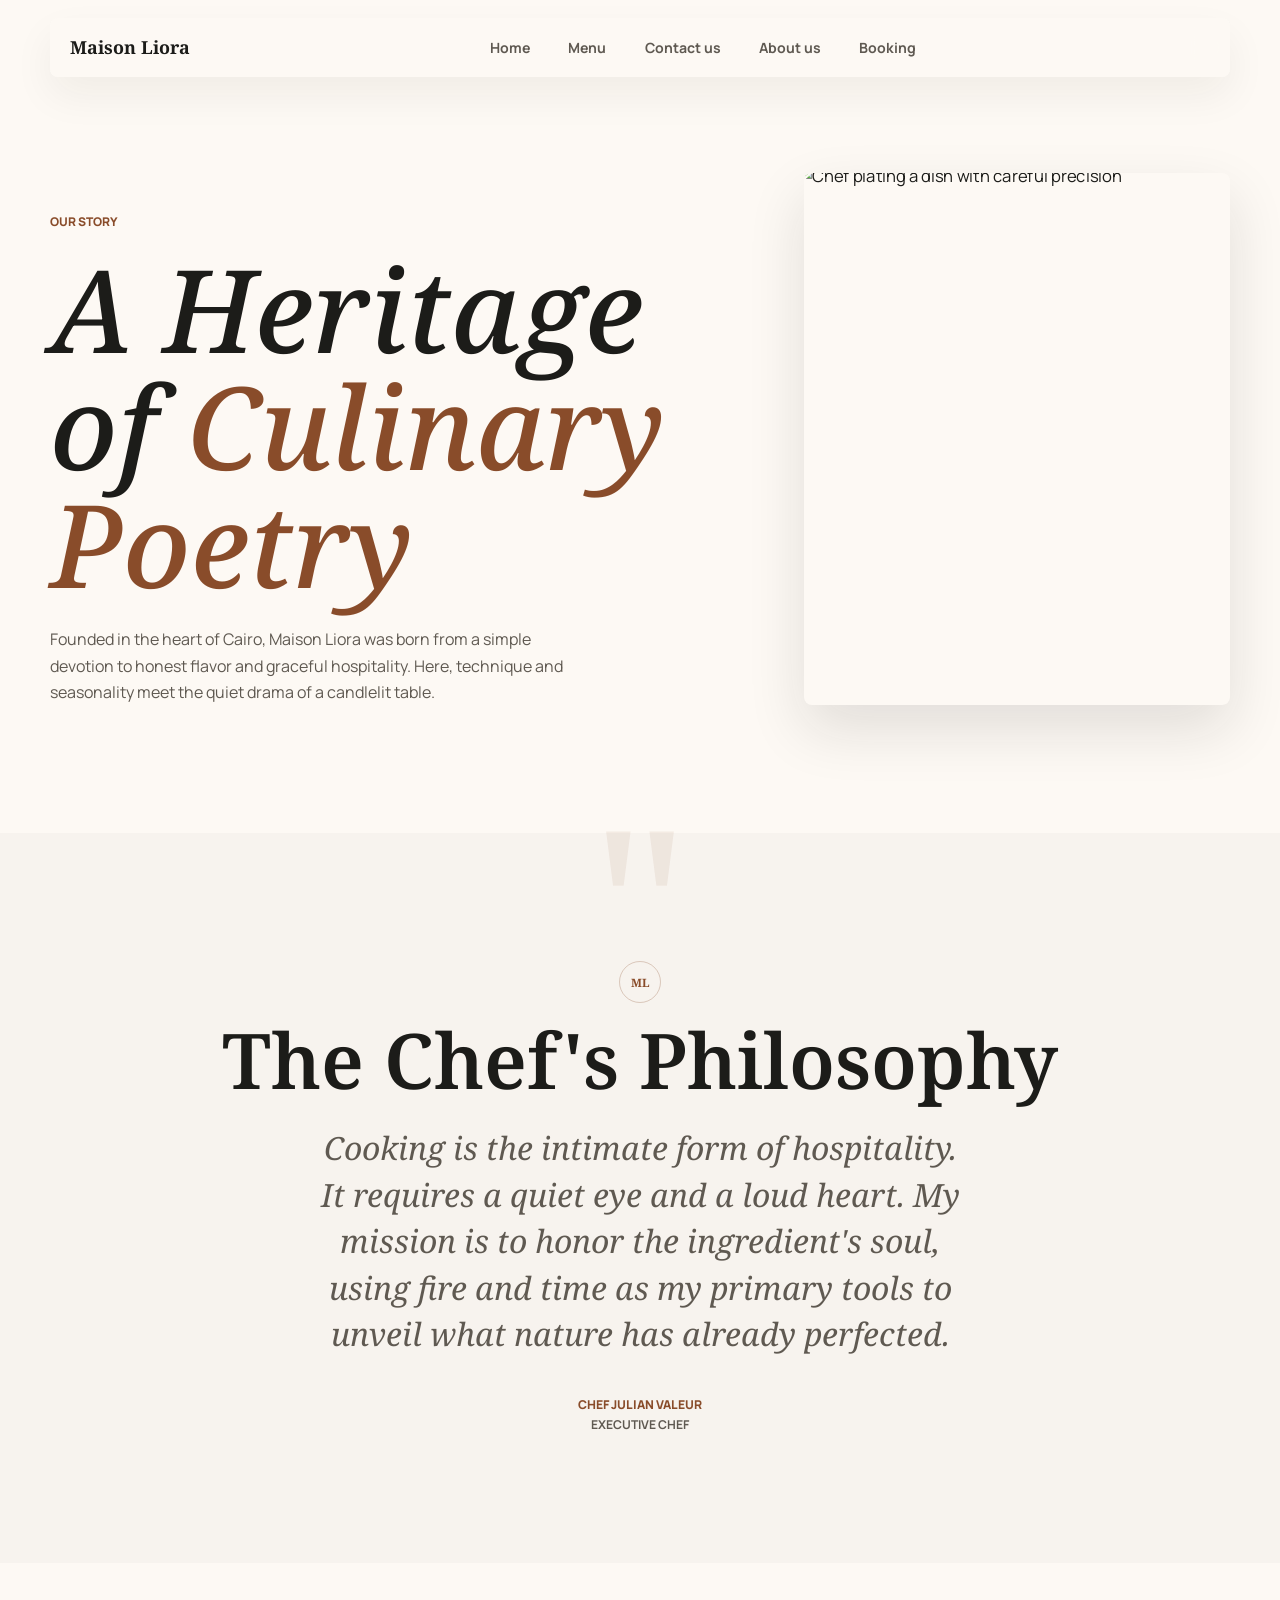
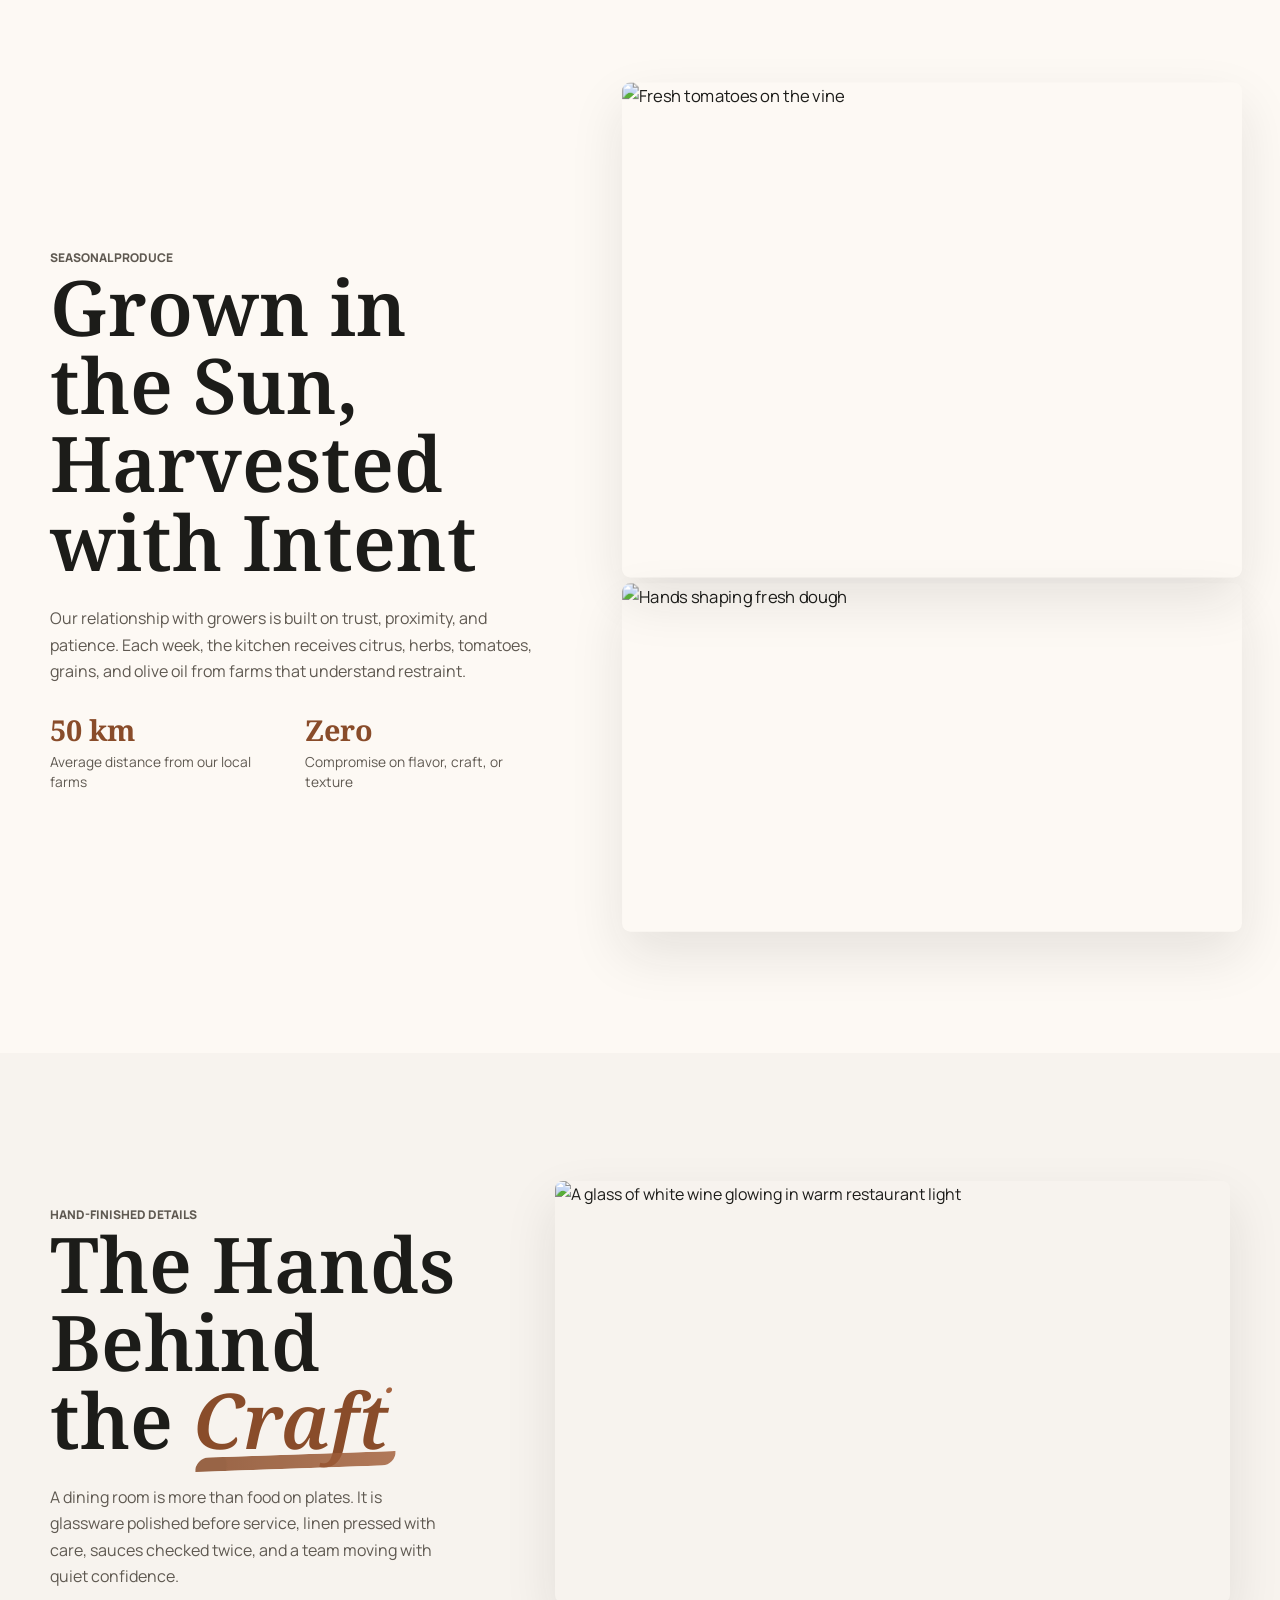
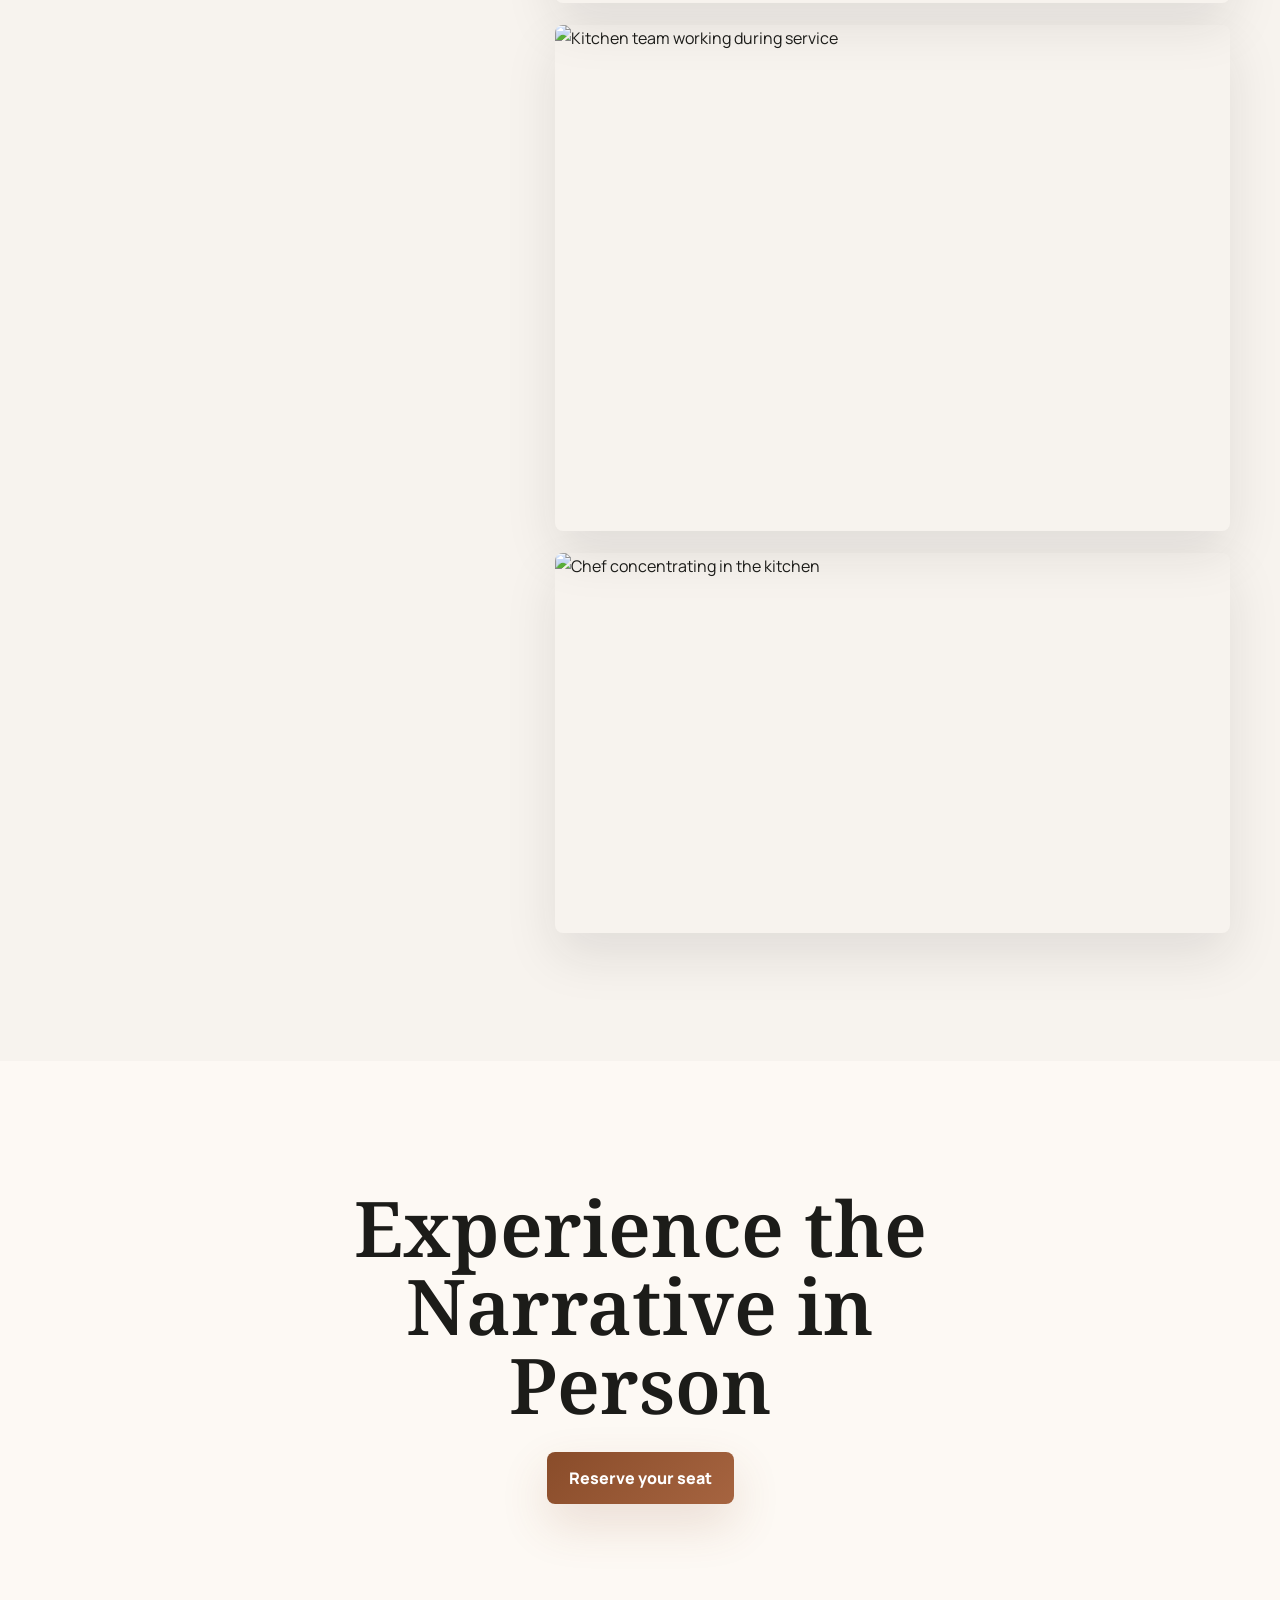
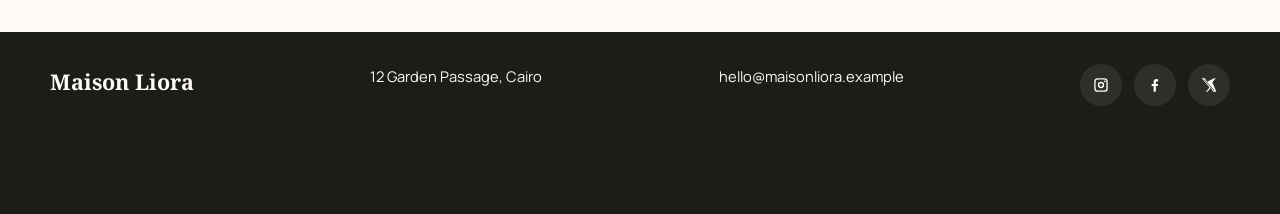
==== about.html @ 139a36c3 "About Us Page" ====
<!doctype html>
<html lang="en">
  <head>
    <meta charset="UTF-8" />
    <meta name="viewport" content="width=device-width, initial-scale=1.0" />
    <title>About Maison Liora | Seasonal Dining</title>
    <link rel="preconnect" href="https://fonts.googleapis.com" />
    <link rel="preconnect" href="https://fonts.gstatic.com" crossorigin />
    <link
      href="https://fonts.googleapis.com/css2?family=Manrope:wght@400;500;600;700&family=Noto+Serif:ital,wght@0,500;0,600;0,700;1,500&display=swap"
      rel="stylesheet"
    />
    <link rel="stylesheet" href="style.css" />
  </head>
  <body>
    <header class="site-header about-header">
      <a class="brand" href="index.html#home">Maison Liora</a>
      <nav class="main-nav" aria-label="Primary navigation">
        <a href="index.html#home">Home</a>
        <a href="index.html#menu">Menu</a>
        <a href="#contact">Contact us</a>
        <a href="about.html" aria-current="page">About us</a>
        <a href="#contact">Booking</a>
      </nav>
    </header>

    <main>
      <section class="about-story about-section" aria-labelledby="about-title">
        <div class="about-copy" data-reveal>
          <p class="eyebrow">Our story</p>
          <h1 id="about-title">
            A Heritage of <span>Culinary Poetry</span>
          </h1>
          <p>
            Founded in the heart of Cairo, Maison Liora was born from a simple
            devotion to honest flavor and graceful hospitality. Here, technique
            and seasonality meet the quiet drama of a candlelit table.
          </p>
        </div>
        <div class="portrait-frame" data-reveal data-reveal-delay="120">
          <img
            src="https://images.unsplash.com/photo-1577219491135-ce391730fb2c?auto=format&fit=crop&w=900&q=85"
            alt="Chef plating a dish with careful precision"
          />
        </div>
      </section>

      <section
        class="chef-philosophy about-section"
        aria-labelledby="philosophy-title"
        data-reveal
      >
        <div class="quote-mark" aria-hidden="true">"</div>
        <p class="chef-symbol" aria-hidden="true">ML</p>
        <h2 id="philosophy-title">The Chef's Philosophy</h2>
        <blockquote>
          Cooking is the intimate form of hospitality. It requires a quiet eye
          and a loud heart. My mission is to honor the ingredient's soul, using
          fire and time as my primary tools to unveil what nature has already
          perfected.
        </blockquote>
        <p class="chef-credit">Chef Julian Valeur</p>
        <p class="chef-role">Executive Chef</p>
      </section>

      <section class="origin about-section" aria-labelledby="origin-title">
        <div class="origin-copy" data-reveal>
          <p class="eyebrow">Seasonal produce</p>
          <h2 id="origin-title">Grown in the Sun, Harvested with Intent</h2>
          <p>
            Our relationship with growers is built on trust, proximity, and
            patience. Each week, the kitchen receives citrus, herbs, tomatoes,
            grains, and olive oil from farms that understand restraint.
          </p>
          <div class="origin-stats" aria-label="Restaurant sourcing details">
            <article>
              <strong>50 km</strong>
              <span>Average distance from our local farms</span>
            </article>
            <article>
              <strong>Zero</strong>
              <span>Compromise on flavor, craft, or texture</span>
            </article>
          </div>
        </div>
        <div class="origin-gallery" data-reveal data-reveal-delay="120">
          <img
            src="https://images.unsplash.com/photo-1592924357228-91a4daadcfea?auto=format&fit=crop&w=900&q=85"
            alt="Fresh tomatoes on the vine"
          />
          <img
            src="https://images.unsplash.com/photo-1498579397066-22750a3cb424?auto=format&fit=crop&w=900&q=85"
            alt="Hands shaping fresh dough"
          />
        </div>
      </section>

      <section class="craft about-section" aria-labelledby="craft-title">
        <div class="craft-copy" data-reveal>
          <p class="eyebrow">Hand-finished details</p>
          <h2 id="craft-title">
            The Hands Behind the <span class="food-word">Craft</span>
          </h2>
          <p>
            A dining room is more than food on plates. It is glassware polished
            before service, linen pressed with care, sauces checked twice, and a
            team moving with quiet confidence.
          </p>
        </div>
        <div class="craft-grid">
          <img
            data-reveal
            src="https://images.unsplash.com/photo-1510812431401-41d2bd2722f3?auto=format&fit=crop&w=900&q=85"
            alt="A glass of white wine glowing in warm restaurant light"
          />
          <img
            data-reveal
            data-reveal-delay="120"
            src="https://images.unsplash.com/photo-1551218808-94e220e084d2?auto=format&fit=crop&w=900&q=85"
            alt="Kitchen team working during service"
          />
          <img
            data-reveal
            data-reveal-delay="220"
            src="https://images.unsplash.com/photo-1581299894007-aaa50297cf16?auto=format&fit=crop&w=900&q=85"
            alt="Chef concentrating in the kitchen"
          />
        </div>
      </section>

      <section class="about-cta about-section" aria-labelledby="visit-title" data-reveal>
        <h2 id="visit-title">Experience the Narrative in Person</h2>
        <a class="button button-primary" href="#contact">Reserve your seat</a>
      </section>
    </main>

    <footer class="site-footer" id="contact">
      <p>Maison Liora</p>
      <p>12 Garden Passage, Cairo</p>
      <p>hello@maisonliora.example</p>
      <div class="social-links" aria-label="Social media">
        <a href="https://instagram.com" target="_blank" rel="noreferrer" aria-label="Instagram">
          <svg viewBox="0 0 24 24" aria-hidden="true">
            <path
              d="M7.5 3h9A4.5 4.5 0 0 1 21 7.5v9a4.5 4.5 0 0 1-4.5 4.5h-9A4.5 4.5 0 0 1 3 16.5v-9A4.5 4.5 0 0 1 7.5 3Zm0 1.8A2.7 2.7 0 0 0 4.8 7.5v9a2.7 2.7 0 0 0 2.7 2.7h9a2.7 2.7 0 0 0 2.7-2.7v-9a2.7 2.7 0 0 0-2.7-2.7Zm9.45 1.35a1.05 1.05 0 1 1 0 2.1 1.05 1.05 0 0 1 0-2.1ZM12 7.8A4.2 4.2 0 1 1 7.8 12 4.2 4.2 0 0 1 12 7.8Zm0 1.8A2.4 2.4 0 1 0 14.4 12 2.4 2.4 0 0 0 12 9.6Z"
            />
          </svg>
        </a>
        <a href="https://facebook.com" target="_blank" rel="noreferrer" aria-label="Facebook">
          <svg viewBox="0 0 24 24" aria-hidden="true">
            <path
              d="M13.2 21v-7.56h2.54l.38-2.94H13.2V8.62c0-.85.24-1.43 1.46-1.43h1.56V4.56A21.37 21.37 0 0 0 13.94 4c-2.26 0-3.8 1.38-3.8 3.92v2.58H7.6v2.94h2.54V21Z"
            />
          </svg>
        </a>
        <a href="https://x.com" target="_blank" rel="noreferrer" aria-label="X">
          <svg viewBox="0 0 24 24" aria-hidden="true">
            <path
              d="M18.9 3H21l-4.58 5.24L21.8 21h-4.22l-3.3-4.98L9.92 21H7.8l4.9-5.6L2.2 3h4.33l2.98 4.57ZM18.16 19.2h1.17L5.9 4.71H4.64Z"
            />
          </svg>
        </a>
      </div>
    </footer>
    <script src="script.js"></script>
  </body>
</html>
---- style.css ----
:root {
  --surface: #fdf9f4;
  --surface-lowest: #ffffff;
  --surface-low: #f7f3ee;
  --surface-container: #f1ede8;
  --surface-high: #ebe8e3;
  --surface-highest: #e6e2dd;
  --on-surface: #1c1c19;
  --on-surface-soft: #5f5951;
  --primary: #894c2a;
  --primary-container: #a66440;
  --secondary-container: #ffd796;
  --on-primary: #ffffff;
  --shadow: rgba(28, 28, 25, 0.06);
  --radius: 8px;
  --max-width: 1180px;
}

* {
  box-sizing: border-box;
}

html {
  scroll-behavior: smooth;
}

body {
  margin: 0;
  background: var(--surface);
  color: var(--on-surface);
  font-family: "Manrope", Arial, sans-serif;
  font-size: 16px;
  line-height: 1.65;
}

img {
  display: block;
  width: 100%;
  height: 100%;
  object-fit: cover;
}

a {
  color: inherit;
  text-decoration: none;
}

h1,
h2,
h3,
p {
  margin: 0;
}

h1,
h2,
h3 {
  font-family: "Noto Serif", Georgia, serif;
  line-height: 1.02;
  letter-spacing: 0;
}

h1 {
  max-width: 760px;
  font-size: 8.4rem;
  font-weight: 700;
}

h2 {
  font-size: 5rem;
  font-weight: 600;
}

h3 {
  font-size: 1.75rem;
  font-weight: 600;
}

.site-header {
  position: fixed;
  z-index: 20;
  top: 18px;
  left: 50%;
  display: grid;
  width: min(calc(100% - 32px), var(--max-width));
  grid-template-columns: auto 1fr auto;
  align-items: center;
  gap: 24px;
  padding: 12px 14px 12px 20px;
  background: rgba(253, 249, 244, 0.82);
  box-shadow: 0 18px 42px var(--shadow);
  transform: translateX(-50%);
  backdrop-filter: blur(16px);
  border-radius: var(--radius);
}

.brand {
  font-family: "Noto Serif", Georgia, serif;
  font-size: 1.12rem;
  font-weight: 700;
}

.main-nav {
  display: flex;
  justify-content: center;
  gap: clamp(16px, 3vw, 42px);
  color: var(--on-surface-soft);
  font-size: 0.88rem;
  font-weight: 700;
}

.main-nav a {
  position: relative;
  display: inline-block;
  padding-block: 6px;
  opacity: 0;
  translate: 0 -14px;
  animation: nav-drop 0.55s ease forwards;
  transition:
    color 0.25s ease,
    transform 0.25s ease;
}

.main-nav a:nth-child(2) {
  animation-delay: 0.08s;
}

.main-nav a:nth-child(3) {
  animation-delay: 0.16s;
}

.main-nav a:nth-child(4) {
  animation-delay: 0.24s;
}

.main-nav a:nth-child(5) {
  animation-delay: 0.32s;
}

.main-nav a::after {
  position: absolute;
  right: 0;
  bottom: 0;
  left: 0;
  height: 2px;
  background: var(--primary);
  border-radius: 999px;
  content: "";
  transform: scaleX(0);
  transform-origin: right;
  transition: transform 0.3s ease;
}

.main-nav a:hover,
.main-nav a:focus-visible,
.text-link:hover,
.button-tertiary:hover {
  color: var(--primary);
}

.main-nav a:hover,
.main-nav a:focus-visible {
  transform: translateY(3px);
}

.main-nav a:hover::after,
.main-nav a:focus-visible::after {
  transform: scaleX(1);
  transform-origin: left;
}

.main-nav a:focus-visible {
  outline: 0;
}

@keyframes nav-drop {
  to {
    opacity: 1;
    translate: 0 0;
  }
}

.nav-cta {
  padding: 10px 16px;
  background: var(--secondary-container);
  color: var(--on-surface);
  font-size: 0.84rem;
  font-weight: 800;
  border-radius: var(--radius);
}

.button {
  display: inline-flex;
  min-height: 48px;
  align-items: center;
  justify-content: center;
  padding: 13px 22px;
  font-weight: 800;
  border: 0;
  border-radius: var(--radius);
  cursor: pointer;
  font-family: inherit;
}

.button-primary {
  position: relative;
  overflow: hidden;
  background: linear-gradient(135deg, var(--primary), var(--primary-container));
  color: var(--on-primary);
  box-shadow: 0 20px 48px rgba(137, 76, 42, 0.16);
  transition:
    transform 0.3s ease,
    box-shadow 0.3s ease,
    filter 0.3s ease;
}

.button-primary::after {
  position: absolute;
  inset: 0;
  background: linear-gradient(
    120deg,
    transparent 0%,
    rgba(255, 255, 255, 0.14) 42%,
    transparent 70%
  );
  content: "";
  transform: translateX(-130%);
  transition: transform 0.55s ease;
}

.button-primary:hover,
.button-primary:focus-visible {
  box-shadow: 0 26px 58px rgba(137, 76, 42, 0.24);
  filter: saturate(1.08);
  outline: 0;
  transform: translateY(-4px) scale(1.02);
}

.button-primary:hover::after,
.button-primary:focus-visible::after {
  transform: translateX(130%);
}

.button-tertiary {
  background: transparent;
  color: var(--primary);
  padding-inline: 6px;
}

.hero {
  position: relative;
  display: grid;
  min-height: 96vh;
  align-items: end;
  padding: 150px max(24px, calc((100vw - var(--max-width)) / 2)) 58px;
  overflow: hidden;
  color: var(--surface);
}

.hero::after {
  position: absolute;
  inset: 0;
  content: "";
  background: linear-gradient(
    90deg,
    rgba(28, 28, 25, 0.72),
    rgba(28, 28, 25, 0.18) 62%,
    rgba(28, 28, 25, 0.52)
  );
}

.hero-media {
  position: absolute;
  inset: 0;
}

.hero-media img {
  animation: hero-image-drift 16s ease-in-out infinite alternate;
  transform-origin: center;
}

.hero-copy {
  position: relative;
  z-index: 1;
  max-width: 820px;
}

.hero-copy > * {
  opacity: 0;
  animation: hero-copy-rise 0.9s cubic-bezier(0.2, 0.75, 0.22, 1) forwards;
}

.hero-copy .eyebrow {
  animation-delay: 0.18s;
}

.hero-copy h1 {
  animation-delay: 0.34s;
}

.hero-copy .hero-text {
  animation-delay: 0.5s;
}

.hero-copy .hero-actions {
  animation-delay: 0.66s;
}

.eyebrow {
  color: var(--primary);
  font-size: 0.75rem;
  font-weight: 800;
  letter-spacing: 0;
  text-transform: uppercase;
}

.hero .eyebrow {
  color: var(--secondary-container);
}

.hero-text {
  max-width: 590px;
  margin-top: 18px;
  color: rgba(253, 249, 244, 0.9);
  font-size: 1.28rem;
}

.hero-actions {
  display: flex;
  flex-wrap: wrap;
  gap: 18px;
  margin-top: 34px;
}

.hero-note {
  position: absolute;
  z-index: 2;
  right: max(24px, calc((100vw - var(--max-width)) / 2));
  bottom: 48px;
  width: min(330px, calc(100% - 48px));
  padding: 24px;
  background: rgba(253, 249, 244, 0.86);
  color: var(--on-surface);
  box-shadow: 0 24px 60px var(--shadow);
  backdrop-filter: blur(18px);
  border-radius: var(--radius);
  opacity: 0;
  animation: hero-note-rise 0.85s cubic-bezier(0.2, 0.75, 0.22, 1) 0.82s
    forwards;
}

.hero-note span,
.course {
  display: block;
  color: var(--primary);
  font-size: 0.72rem;
  font-weight: 900;
  text-transform: uppercase;
}

.hero-note strong {
  display: block;
  margin-top: 8px;
  font-family: "Noto Serif", Georgia, serif;
  font-size: 1.08rem;
  line-height: 1.35;
}

.section-pad {
  padding: clamp(76px, 11vw, 142px)
    max(24px, calc((100vw - var(--max-width)) / 2));
}

.intro {
  display: grid;
  grid-template-columns: minmax(190px, 0.75fr) minmax(0, 1.6fr);
  gap: clamp(36px, 7vw, 110px);
}

.intro-kicker {
  padding-top: 18px;
  color: var(--on-surface-soft);
  font-weight: 700;
}

.intro-copy p,
.feature-copy p,
.reserve-copy p,
.menu-card p,
.room-list p {
  color: var(--on-surface-soft);
}

.intro-copy p {
  max-width: 720px;
  margin-top: 28px;
  font-size: 1.08rem;
}

.learn-more-link {
  display: inline-flex;
  align-items: center;
  justify-self: start;
  gap: 10px;
  margin-top: 14px;
  padding: 12px 20px;
  background: var(--surface-lowest);
  color: var(--primary);
  box-shadow: 0 18px 42px var(--shadow);
  border-radius: 999px;
  font-weight: 800;
  transition:
    transform 0.28s ease,
    box-shadow 0.28s ease,
    background 0.28s ease,
    color 0.28s ease;
}

.learn-more-link::after {
  content: "\2192";
  transition: transform 0.28s ease;
}

.learn-more-link:hover,
.learn-more-link:focus-visible {
  background: var(--primary);
  color: var(--on-primary);
  box-shadow: 0 24px 54px rgba(137, 76, 42, 0.18);
  outline: 0;
  transform: translateY(-3px);
}

.learn-more-link:hover::after,
.learn-more-link:focus-visible::after {
  transform: translateX(4px);
}

.feature-band {
  display: grid;
  grid-template-columns: minmax(0, 1.05fr) minmax(320px, 0.8fr);
  gap: clamp(28px, 6vw, 78px);
  align-items: center;
  background: var(--surface-low);
}

.feature-image {
  min-height: clamp(420px, 56vw, 650px);
  margin-left: clamp(-54px, -4vw, 0px);
  overflow: hidden;
  border-radius: var(--radius);
}

.feature-copy {
  max-width: 500px;
}

.feature-copy p:not(.eyebrow) {
  margin-top: 22px;
}

.text-link {
  display: inline-flex;
  align-items: center;
  gap: 10px;
  margin-top: 30px;
  padding: 12px 20px;
  background: rgba(255, 255, 255, 0.72);
  color: var(--primary);
  box-shadow: 0 18px 42px rgba(28, 28, 25, 0.08);
  border-radius: 999px;
  font-weight: 900;
  transition:
    transform 0.28s ease,
    box-shadow 0.28s ease,
    background 0.28s ease,
    color 0.28s ease;
}

.text-link::after {
  content: "\2192";
  transition: transform 0.28s ease;
}

.text-link:hover,
.text-link:focus-visible {
  background: var(--primary);
  color: var(--on-primary);
  box-shadow: 0 24px 56px rgba(137, 76, 42, 0.2);
  outline: 0;
  transform: translateY(-3px);
}

.text-link:hover::after,
.text-link:focus-visible::after {
  transform: translateX(4px);
}

.section-heading {
  display: grid;
  grid-template-columns: 210px 1fr;
  gap: clamp(24px, 6vw, 86px);
  align-items: end;
  margin-bottom: 48px;
}

.menu-slider {
  display: grid;
  grid-template-columns: auto minmax(0, 520px) auto;
  gap: clamp(16px, 3vw, 28px);
  align-items: center;
  justify-content: center;
}

.menu-card-wrap {
  width: min(100%, 520px);
}

.menu-arrow {
  display: grid;
  width: 56px;
  height: 56px;
  place-items: center;
  background: var(--surface-lowest);
  color: var(--primary);
  border: 0;
  box-shadow: 0 18px 42px var(--shadow);
  border-radius: 999px;
  cursor: pointer;
  font-size: 1.5rem;
  transition:
    transform 0.25s ease,
    box-shadow 0.25s ease,
    background 0.25s ease;
}

.menu-arrow:hover,
.menu-arrow:focus-visible {
  background: var(--surface-low);
  box-shadow: 0 24px 54px rgba(28, 28, 25, 0.1);
  transform: translateY(-2px);
  outline: 0;
}

.menu-card {
  display: flex;
  min-height: 330px;
  flex-direction: column;
  gap: 18px;
  padding: clamp(24px, 3vw, 34px);
  background: var(--surface-lowest);
  box-shadow: 0 24px 54px var(--shadow);
  border-radius: var(--radius);
}

.menu-card-image {
  overflow: hidden;
  border-radius: calc(var(--radius) - 2px);
  aspect-ratio: 16 / 10;
}

.menu-card-image img {
  transition: transform 0.45s ease;
}

.menu-card:hover .menu-card-image img {
  transform: scale(1.04);
}

.menu-card[hidden] {
  display: none;
}

.menu-card.is-active {
  transform-origin: center bottom;
  will-change: opacity, transform;
}

.menu-card.is-entering-next {
  animation: menu-card-slide-next 0.58s cubic-bezier(0.18, 0.78, 0.25, 1)
    both;
}

.menu-card.is-entering-prev {
  animation: menu-card-slide-prev 0.58s cubic-bezier(0.18, 0.78, 0.25, 1)
    both;
}

.menu-card.is-muted {
  background: var(--surface-low);
}

.menu-card strong {
  margin-top: auto;
  color: var(--primary);
  font-size: 1.15rem;
}

.menu-actions {
  display: flex;
  justify-content: center;
  margin-top: 34px;
}

.menu-cta-button {
  min-width: 200px;
  gap: 10px;
  padding-inline: 32px;
  background: var(--surface-lowest);
  color: var(--primary);
  box-shadow: 0 18px 42px rgba(28, 28, 25, 0.08);
  border-radius: 999px;
  transition:
    transform 0.28s ease,
    box-shadow 0.28s ease,
    background 0.28s ease,
    color 0.28s ease;
}

.menu-cta-button::after {
  content: "\2192";
  transition: transform 0.28s ease;
}

.menu-cta-button:hover,
.menu-cta-button:focus-visible {
  background: var(--primary);
  color: var(--on-primary);
  box-shadow: 0 24px 56px rgba(137, 76, 42, 0.2);
  outline: 0;
  transform: translateY(-3px);
}

.menu-cta-button:hover::after,
.menu-cta-button:focus-visible::after {
  transform: translateX(4px);
}

.rooms {
  display: grid;
  grid-template-columns: minmax(240px, 0.72fr) minmax(0, 1.42fr);
  gap: clamp(32px, 7vw, 96px);
  background: var(--surface-container);
}

.rooms-copy {
  align-self: center;
}

.room-list {
  display: grid;
  grid-template-columns: 0.82fr 1fr;
  gap: clamp(18px, 3vw, 34px);
  align-items: end;
}

.room-list article {
  display: grid;
  gap: 14px;
  animation: room-card-rise 0.9s cubic-bezier(0.2, 0.75, 0.22, 1) both;
  animation-timeline: view();
  animation-range: entry 12% cover 38%;
}

.room-list img {
  height: clamp(300px, 37vw, 480px);
  border-radius: var(--radius);
  box-shadow: 0 24px 54px var(--shadow);
  transform-origin: center;
  will-change: transform;
  animation: room-photo-float 6.5s ease-in-out infinite alternate;
  transition:
    filter 0.35s ease,
    transform 0.55s cubic-bezier(0.2, 0.75, 0.22, 1),
    box-shadow 0.35s ease;
}

.room-list article:nth-child(2) img {
  animation-delay: 0.9s;
}

.room-list article:hover img {
  animation: none;
  filter: saturate(1.08) contrast(1.04);
  box-shadow: 0 32px 70px rgba(28, 28, 25, 0.13);
  transform: translateY(-10px) scale(1.035);
}

.room-list article:first-child {
  margin-bottom: 76px;
}

@keyframes hero-copy-rise {
  from {
    opacity: 0;
    transform: translateY(28px);
  }

  to {
    opacity: 1;
    transform: translateY(0);
  }
}

@keyframes hero-note-rise {
  from {
    opacity: 0;
    transform: translateY(18px);
  }

  to {
    opacity: 1;
    transform: translateY(0);
  }
}

@keyframes hero-image-drift {
  from {
    transform: scale(1.03);
  }

  to {
    transform: scale(1.09) translate3d(-1.4%, -1.2%, 0);
  }
}

@keyframes room-photo-float {
  from {
    transform: translateY(0) scale(1);
  }

  to {
    transform: translateY(-12px) scale(1.025);
  }
}

@keyframes room-card-rise {
  from {
    opacity: 0;
    transform: translateY(42px);
  }

  to {
    opacity: 1;
    transform: translateY(0);
  }
}

@keyframes menu-card-slide-next {
  from {
    opacity: 0;
    transform: translate3d(54px, 16px, 0) rotate(1.6deg) scale(0.97);
  }

  62% {
    opacity: 1;
    transform: translate3d(-6px, -2px, 0) rotate(-0.25deg) scale(1.01);
  }

  to {
    opacity: 1;
    transform: translate3d(0, 0, 0) rotate(0) scale(1);
  }
}

@keyframes menu-card-slide-prev {
  from {
    opacity: 0;
    transform: translate3d(-54px, 16px, 0) rotate(-1.6deg) scale(0.97);
  }

  62% {
    opacity: 1;
    transform: translate3d(6px, -2px, 0) rotate(0.25deg) scale(1.01);
  }

  to {
    opacity: 1;
    transform: translate3d(0, 0, 0) rotate(0) scale(1);
  }
}

@media (prefers-reduced-motion: reduce) {
  *,
  *::before,
  *::after {
    scroll-behavior: auto !important;
    animation-duration: 0.001ms !important;
    animation-iteration-count: 1 !important;
    transition-duration: 0.001ms !important;
  }
}

.reserve {
  display: grid;
  grid-template-columns: minmax(0, 0.9fr) minmax(340px, 0.86fr);
  gap: clamp(32px, 7vw, 92px);
  align-items: center;
}

.reserve-copy p:not(.eyebrow) {
  max-width: 520px;
  margin-top: 22px;
}

.reservation-form {
  display: grid;
  gap: 18px;
  padding: clamp(24px, 4vw, 42px);
  background: var(--surface-low);
  box-shadow: 0 28px 66px var(--shadow);
  border-radius: var(--radius);
}

.reservation-form label {
  display: grid;
  gap: 7px;
  color: var(--primary);
  font-size: 0.76rem;
  font-weight: 900;
  text-transform: uppercase;
}

input,
select {
  width: 100%;
  min-height: 54px;
  padding: 12px 14px;
  background: var(--surface-high);
  color: var(--on-surface);
  border: 0;
  box-shadow: inset 0 -1px 0 rgba(120, 113, 104, 0.16);
  border-radius: var(--radius) var(--radius) 0 0;
  font: inherit;
}

input:focus,
select:focus {
  outline: 0;
  box-shadow:
    inset 0 -2px 0 var(--primary),
    0 10px 30px rgba(137, 76, 42, 0.08);
}

.site-footer {
  display: flex;
  flex-wrap: wrap;
  justify-content: space-between;
  gap: 18px;
  padding: 32px max(24px, calc((100vw - var(--max-width)) / 2)) 108px;
  background: var(--on-surface);
  color: var(--surface);
  font-size: 0.92rem;
}

.site-footer p:first-child {
  font-family: "Noto Serif", Georgia, serif;
  font-size: 1.35rem;
  font-weight: 700;
}

.social-links {
  display: flex;
  gap: 12px;
  align-items: center;
}

.social-links a {
  display: grid;
  width: 42px;
  height: 42px;
  place-items: center;
  background: rgba(253, 249, 244, 0.08);
  border-radius: 999px;
  transition:
    transform 0.25s ease,
    background 0.25s ease,
    color 0.25s ease;
}

.social-links a:hover,
.social-links a:focus-visible {
  background: var(--secondary-container);
  color: var(--on-surface);
  outline: 0;
  transform: translateY(-2px);
}

.social-links svg {
  width: 18px;
  height: 18px;
  fill: currentColor;
}

.reservation-dock {
  position: fixed;
  z-index: 30;
  right: 16px;
  bottom: 16px;
  left: 16px;
  display: none;
  align-items: center;
  justify-content: space-between;
  gap: 16px;
  padding: 12px;
  background: rgba(253, 249, 244, 0.86);
  box-shadow: 0 18px 44px var(--shadow);
  backdrop-filter: blur(18px);
  border-radius: var(--radius);
}

.reservation-dock span {
  font-family: "Noto Serif", Georgia, serif;
  font-weight: 700;
}

.about-header {
  position: sticky;
  top: 18px;
  left: auto;
  right: auto;
  width: min(calc(100% - 32px), var(--max-width));
  margin: 18px auto 0;
  transform: none;
}

.about-section {
  padding: clamp(72px, 10vw, 132px)
    max(24px, calc((100vw - var(--max-width)) / 2));
}

.about-story {
  display: grid;
  grid-template-columns: minmax(0, 0.95fr) minmax(280px, 0.62fr);
  gap: clamp(34px, 8vw, 104px);
  align-items: end;
  padding-top: clamp(58px, 8vw, 96px);
}

.about-copy {
  max-width: 690px;
}

.about-copy h1 {
  margin-top: 18px;
  font-size: clamp(4.4rem, 9vw, 8rem);
  font-style: italic;
  font-weight: 500;
}

.about-copy h1 span {
  color: var(--primary);
}

.about-copy p:not(.eyebrow),
.origin-copy p,
.craft-copy p {
  max-width: 520px;
  margin-top: 24px;
  color: var(--on-surface-soft);
}

.portrait-frame {
  overflow: hidden;
  aspect-ratio: 4 / 5;
  border-radius: var(--radius);
  box-shadow: 0 24px 58px rgba(28, 28, 25, 0.12);
}

.portrait-frame img,
.origin-gallery img,
.craft-grid img {
  transform: scale(1.04);
  transition:
    transform 0.8s cubic-bezier(0.2, 0.75, 0.22, 1),
    filter 0.45s ease,
    box-shadow 0.45s ease;
}

.chef-philosophy {
  position: relative;
  display: grid;
  justify-items: center;
  background: var(--surface-low);
  text-align: center;
}

.quote-mark {
  position: absolute;
  color: rgba(137, 76, 42, 0.08);
  font-family: "Noto Serif", Georgia, serif;
  font-size: clamp(8rem, 18vw, 15rem);
  line-height: 1;
  transform: translateY(-18%);
}

.chef-symbol {
  position: relative;
  z-index: 1;
  display: grid;
  width: 42px;
  height: 42px;
  place-items: center;
  margin-bottom: 18px;
  color: var(--primary);
  border: 1px solid rgba(137, 76, 42, 0.26);
  border-radius: 999px;
  font-family: "Noto Serif", Georgia, serif;
  font-size: 0.72rem;
  font-weight: 700;
}

.chef-philosophy h2,
.origin h2,
.craft h2,
.about-cta h2 {
  font-size: clamp(2.8rem, 6vw, 5.3rem);
}

.chef-philosophy blockquote {
  max-width: 650px;
  margin: 26px 0 0;
  color: var(--on-surface-soft);
  font-family: "Noto Serif", Georgia, serif;
  font-size: clamp(1.3rem, 2.5vw, 2rem);
  font-style: italic;
  line-height: 1.45;
}

.chef-credit {
  margin-top: 38px;
  color: var(--primary);
  font-size: 0.76rem;
  font-weight: 900;
  text-transform: uppercase;
}

.chef-role {
  color: var(--on-surface-soft);
  font-size: 0.76rem;
  font-weight: 700;
  text-transform: uppercase;
}

.origin {
  display: grid;
  grid-template-columns: minmax(290px, 0.82fr) minmax(0, 1fr);
  gap: clamp(34px, 8vw, 96px);
  align-items: center;
}

.origin-copy {
  max-width: 600px;
}

.origin-stats {
  display: grid;
  grid-template-columns: repeat(2, minmax(0, 1fr));
  gap: 22px;
  margin-top: 32px;
}

.origin-stats article {
  display: grid;
  gap: 7px;
}

.origin-stats strong {
  color: var(--primary);
  font-family: "Noto Serif", Georgia, serif;
  font-size: 1.8rem;
  line-height: 1;
}

.origin-stats span {
  color: var(--on-surface-soft);
  font-size: 0.86rem;
  line-height: 1.45;
}

.origin-gallery {
  display: grid;
  gap: 22px;
}

.origin-gallery img:first-child {
  aspect-ratio: 5 / 4;
}

.origin-gallery img:last-child {
  aspect-ratio: 16 / 9;
}

.origin-gallery img,
.craft-grid img {
  border-radius: var(--radius);
  box-shadow: 0 22px 52px rgba(28, 28, 25, 0.1);
}

.portrait-frame:hover img,
.origin-gallery img:hover,
.craft-grid img:hover {
  filter: saturate(1.08) contrast(1.04);
  transform: scale(1.09);
}

.craft {
  display: grid;
  grid-template-columns: minmax(260px, 0.72fr) minmax(0, 1.2fr);
  gap: clamp(34px, 8vw, 100px);
  align-items: start;
  background: var(--surface-low);
}

.craft-copy {
  position: sticky;
  top: 130px;
}

.food-word {
  position: relative;
  display: inline-block;
  color: var(--primary);
  font-style: italic;
}

.food-word::after {
  position: absolute;
  right: -0.08em;
  bottom: -0.16em;
  left: 0.02em;
  height: 0.18em;
  background:
    radial-gradient(circle at 8% 55%, var(--primary) 0 8%, transparent 9%),
    linear-gradient(90deg, var(--primary), var(--primary-container));
  border-radius: 999px 48% 999px 40%;
  content: "";
  opacity: 0.86;
  transform: rotate(-2deg);
  transform-origin: left center;
}

.food-word::before {
  position: absolute;
  right: -0.28em;
  top: -0.16em;
  color: var(--primary-container);
  content: "\2022";
  font-family: "Manrope", Arial, sans-serif;
  font-size: 0.28em;
  line-height: 1;
}

.craft-grid {
  display: grid;
  gap: 22px;
}

.craft-grid img:nth-child(1) {
  aspect-ratio: 16 / 10;
}

.craft-grid img:nth-child(2) {
  aspect-ratio: 4 / 3;
}

.craft-grid img:nth-child(3) {
  aspect-ratio: 16 / 9;
}

.about-cta {
  display: grid;
  justify-items: center;
  gap: 28px;
  text-align: center;
}

.about-cta h2 {
  max-width: 650px;
}

[data-reveal] {
  opacity: 0;
  transform: translate3d(0, 34px, 0);
  transition:
    opacity 0.8s cubic-bezier(0.2, 0.75, 0.22, 1),
    transform 0.8s cubic-bezier(0.2, 0.75, 0.22, 1);
  will-change: opacity, transform;
}

[data-reveal].is-visible {
  opacity: 1;
  transform: translate3d(0, 0, 0);
}

.about-story .eyebrow,
.about-story h1,
.about-story p,
.chef-symbol,
.chef-philosophy h2,
.chef-philosophy blockquote,
.chef-credit,
.chef-role,
.about-cta h2,
.about-cta .button {
  opacity: 0;
  transform: translateY(18px);
}

.is-visible .eyebrow,
.is-visible h1,
.is-visible p,
.is-visible .chef-symbol,
.is-visible h2,
.is-visible blockquote,
.is-visible .chef-credit,
.is-visible .chef-role,
.is-visible .button {
  animation: about-line-rise 0.72s cubic-bezier(0.2, 0.75, 0.22, 1) forwards;
}

.is-visible h1,
.is-visible h2 {
  animation-delay: 0.1s;
}

.is-visible p,
.is-visible blockquote {
  animation-delay: 0.2s;
}

.is-visible .button,
.is-visible .chef-credit {
  animation-delay: 0.3s;
}

@keyframes about-line-rise {
  to {
    opacity: 1;
    transform: translateY(0);
  }
}
/*Adham*/

@media (max-width: 700px) {
  .site-header {
    position: sticky;
    top: 0;
    left: auto;
    width: 100%;
    grid-template-columns: 1fr auto;
    margin: 0;
    border-radius: 0;
    transform: none;
  }

  .main-nav {
    grid-column: 1 / -1;
    justify-content: flex-start;
    gap: 18px;
    overflow-x: auto;
    padding-bottom: 2px;
    font-size: 0.78rem;
  }

  h1 {
    font-size: clamp(4rem, 18vw, 6.2rem);
  }

  h2 {
    font-size: clamp(3rem, 13vw, 4.8rem);
  }

  .hero {
    min-height: 92vh;
    padding-top: 132px;
  }

  .hero-note {
    position: relative;
    right: auto;
    bottom: auto;
    width: 100%;
    margin-top: 34px;
  }

  .intro,
  .feature-band,
  .section-heading,
  .rooms,
  .room-list,
  .about-story,
  .origin,
  .craft {
    grid-template-columns: 1fr;
  }

  .feature-image {
    min-height: 340px;
    margin-left: 0;
  }

  .room-list article:first-child {
    margin-bottom: 0;
  }

  .menu-slider {
    grid-template-columns: 1fr;
    justify-items: center;
  }

  .menu-card-wrap {
    order: 1;
  }

  .menu-arrow:first-of-type {
    order: 2;
  }

  .menu-arrow:last-of-type {
    order: 3;
  }

  .about-story {
    padding-top: 52px;
  }

  .about-copy h1 {
    font-size: clamp(4rem, 17vw, 5.8rem);
  }

  .portrait-frame {
    max-width: 360px;
  }

  .origin-stats {
    grid-template-columns: 1fr;
  }

  .craft-copy {
    position: static;
  }
}
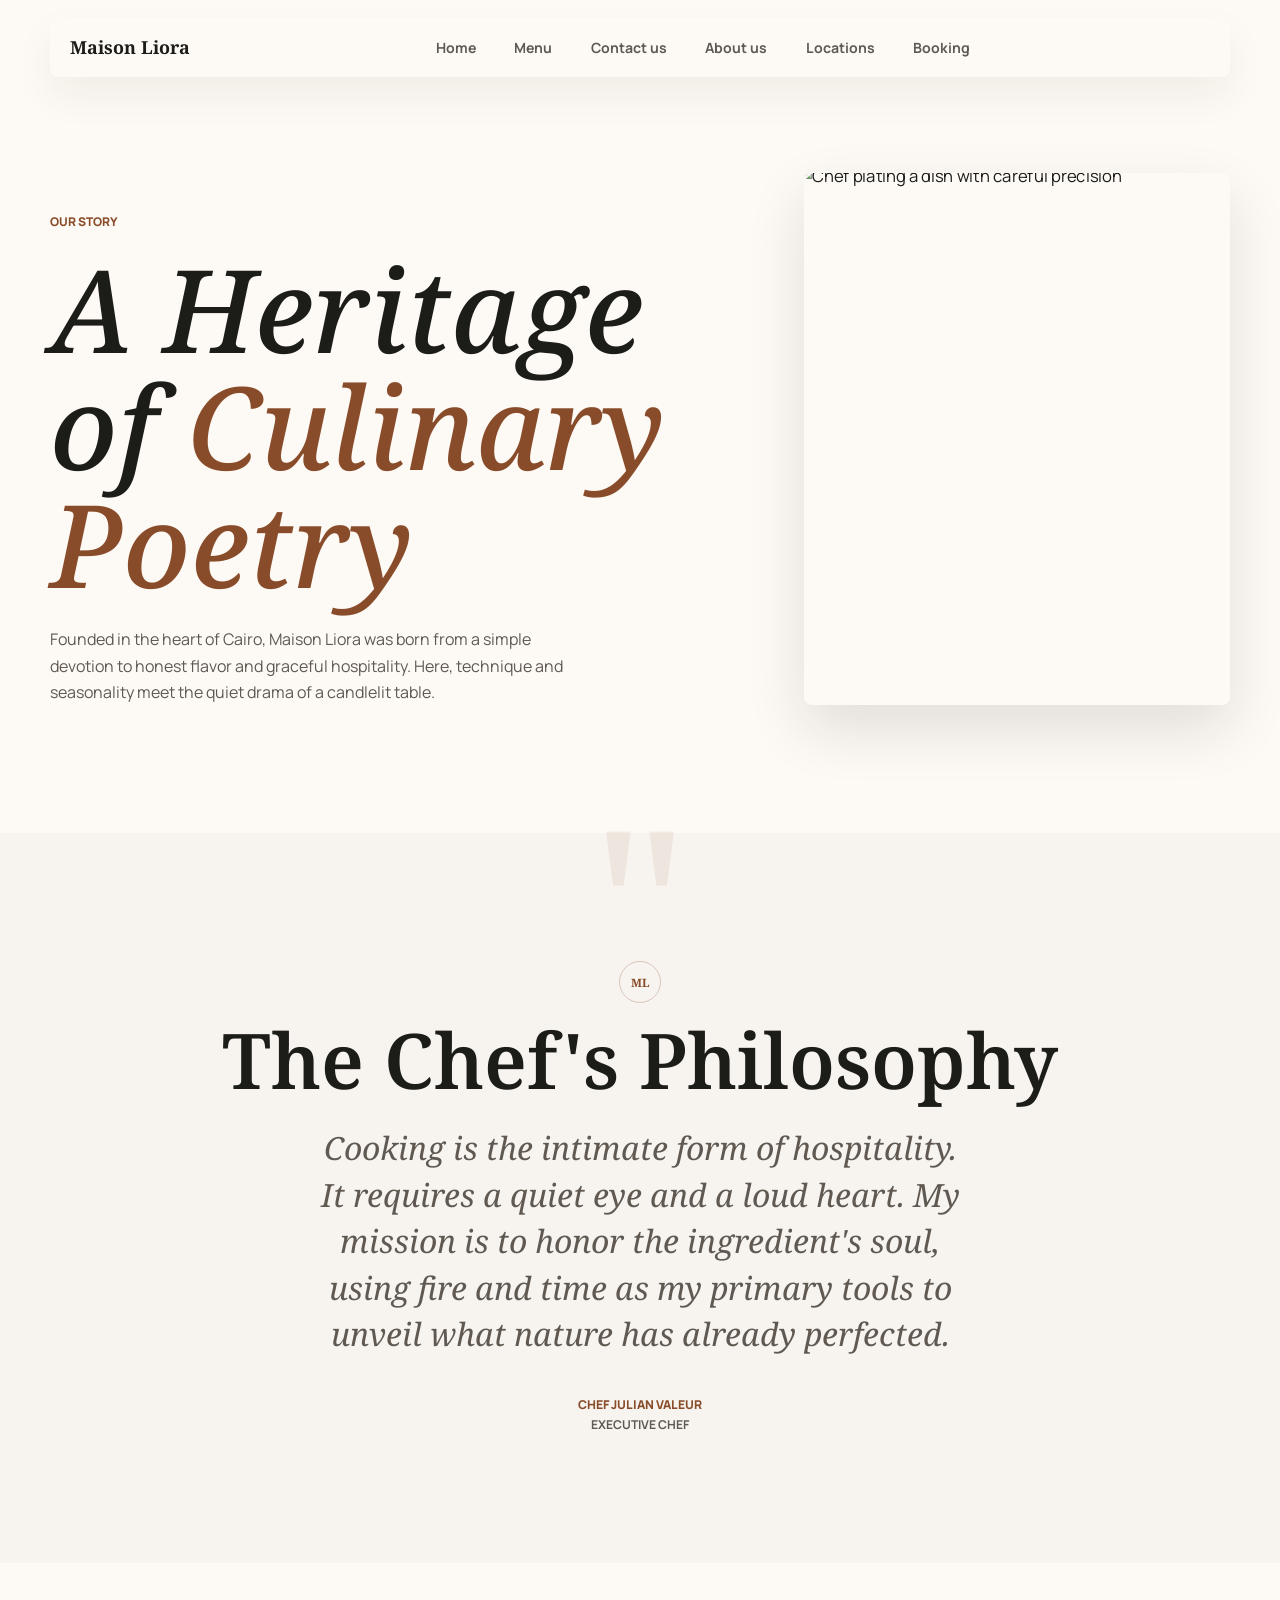
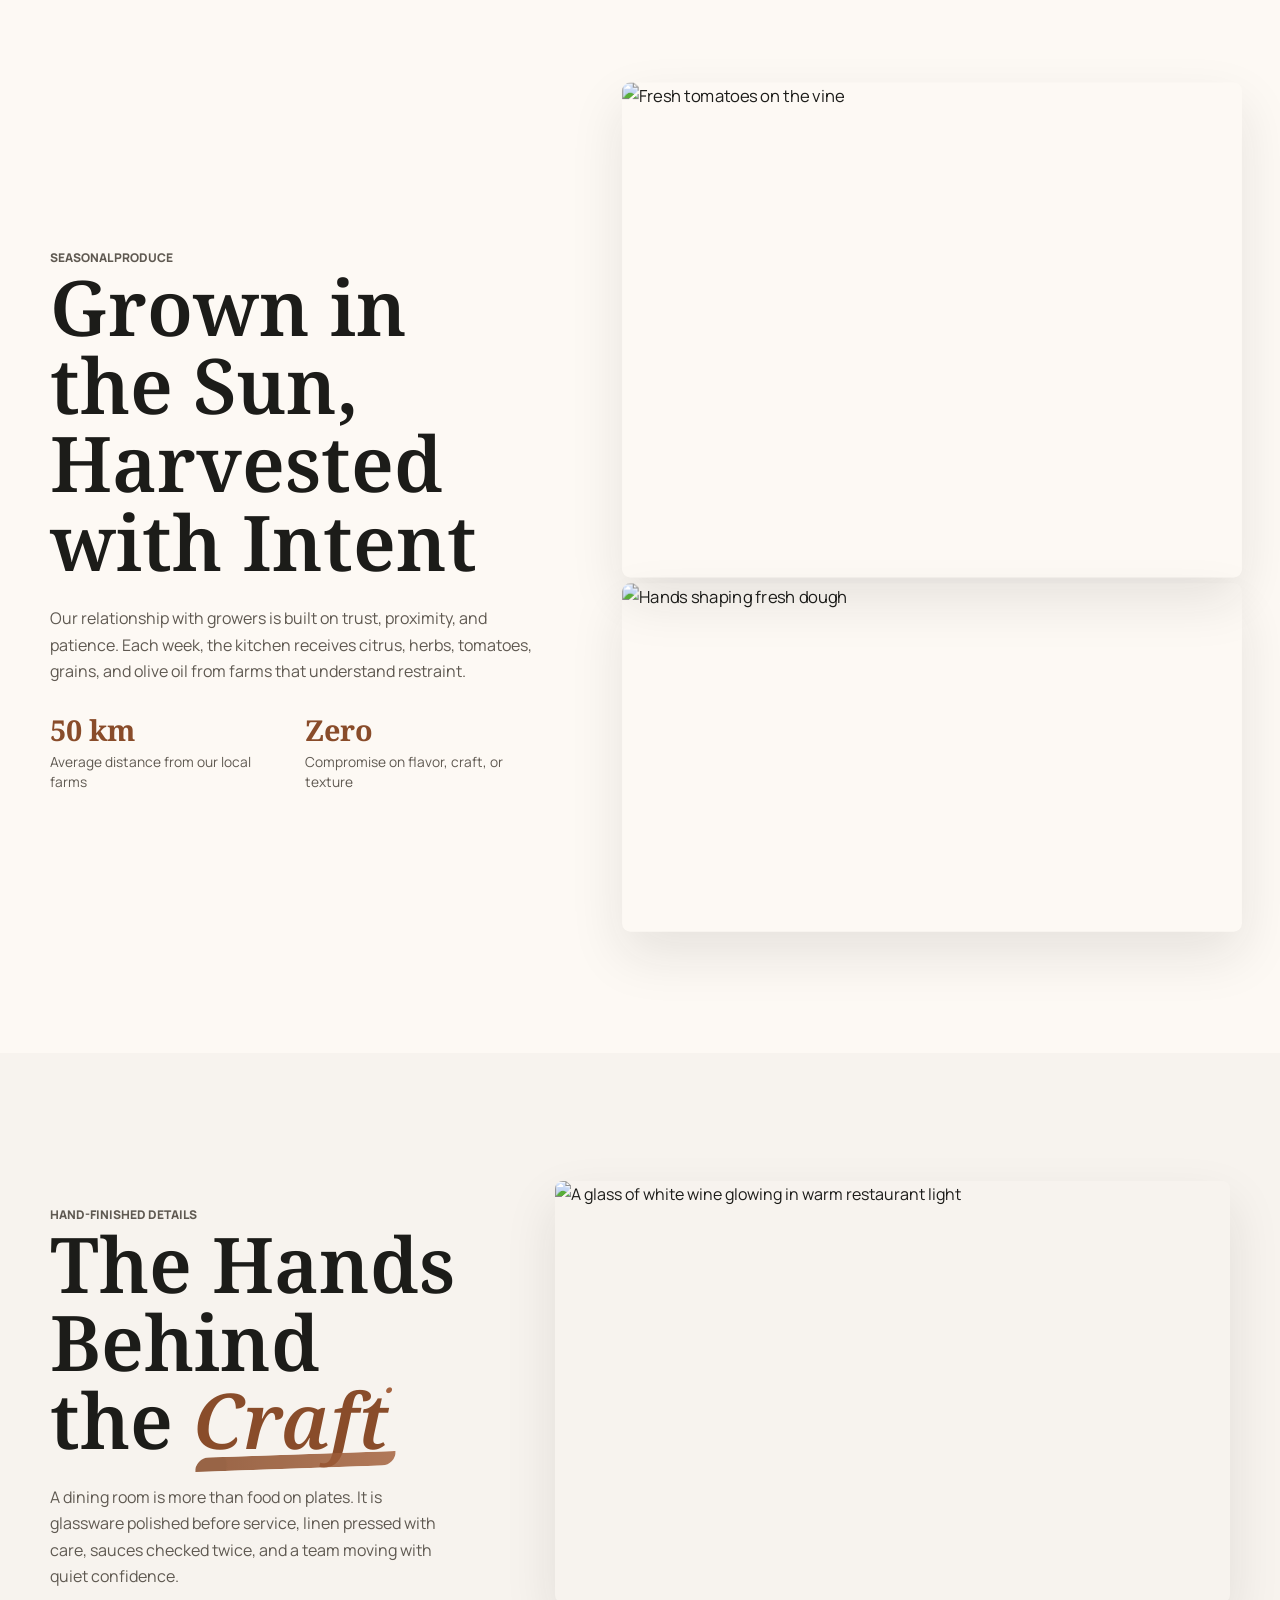
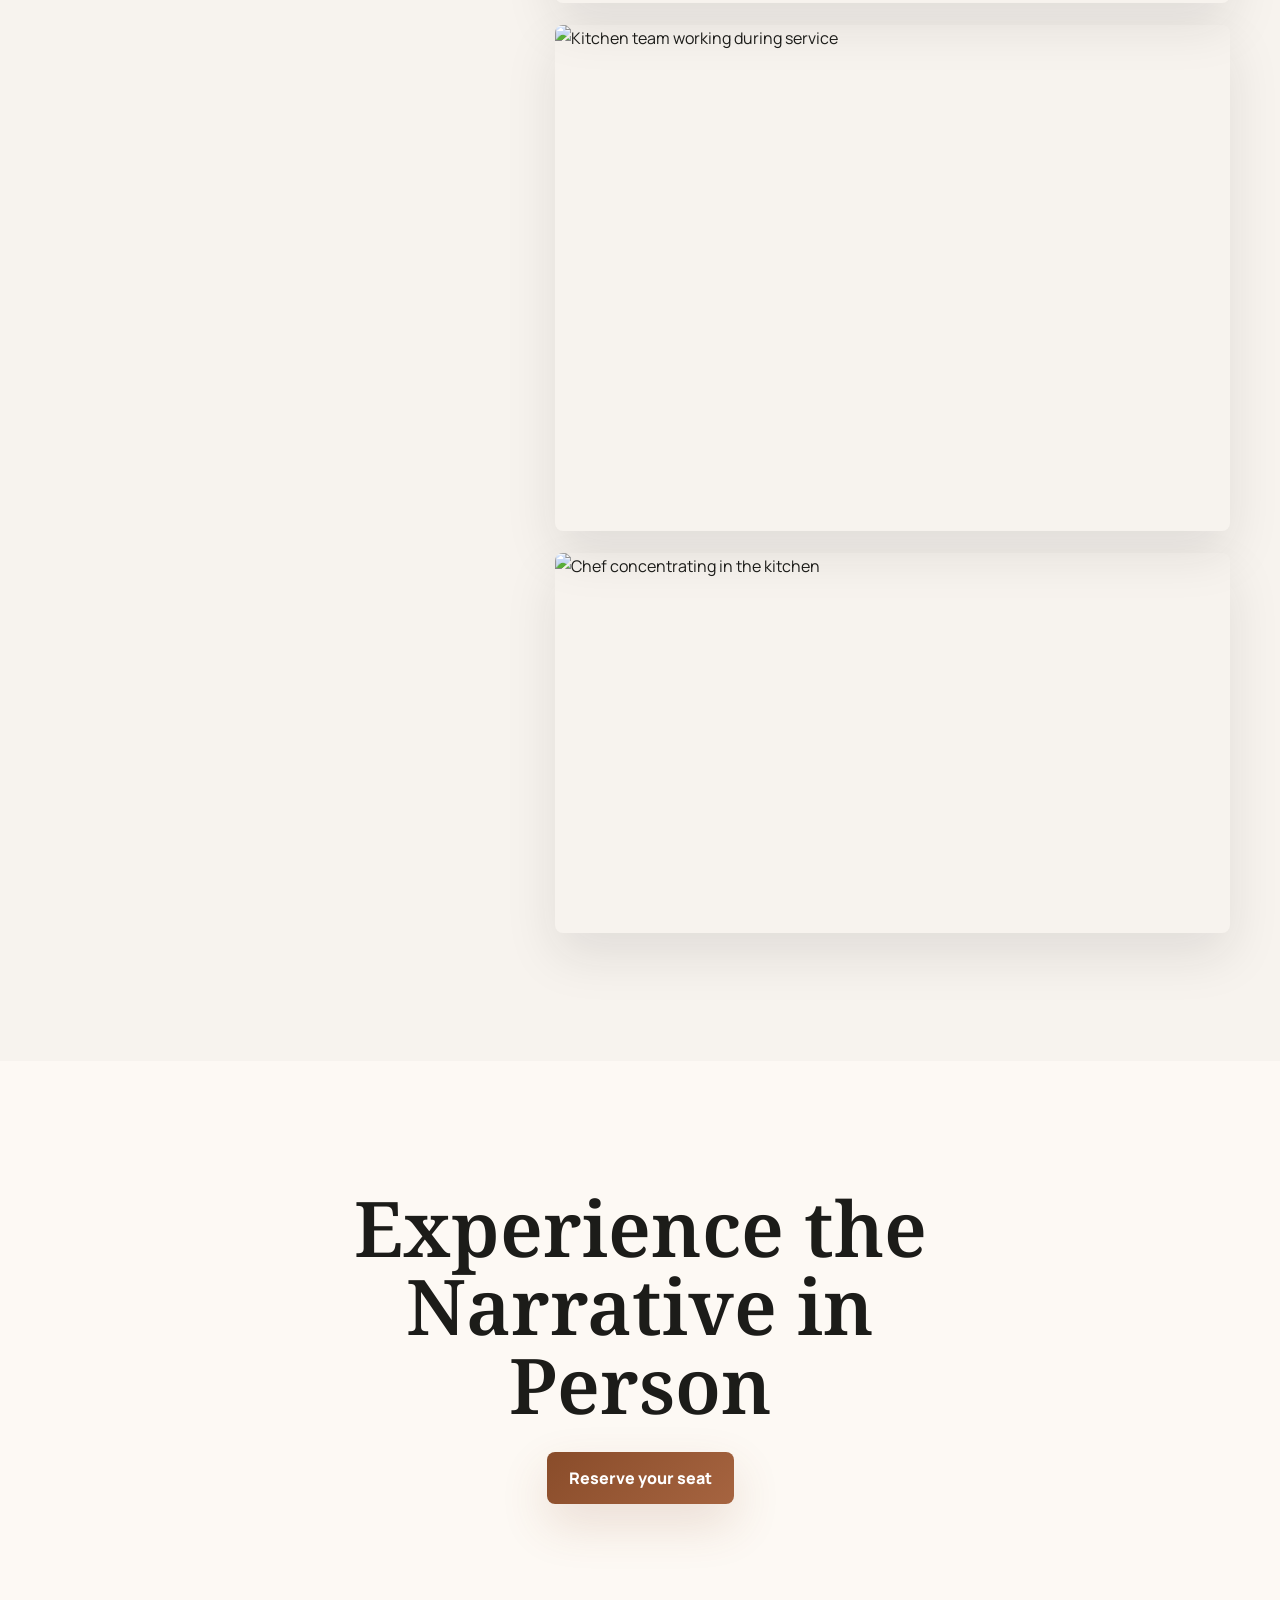
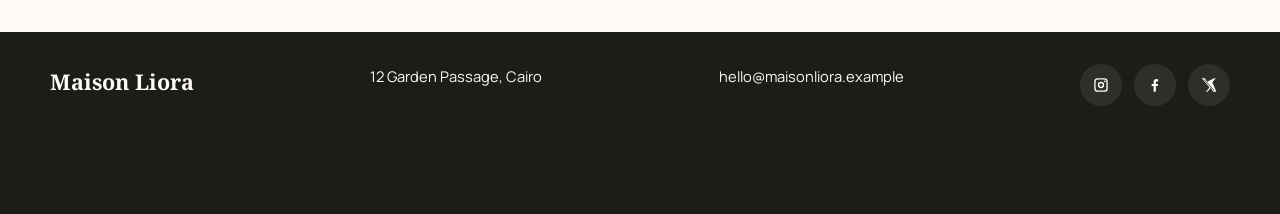
==== commit 8438f3b8: "Final" ====
--- a/about.html
+++ b/about.html
@@ -17,10 +17,11 @@
       <a class="brand" href="index.html#home">Maison Liora</a>
       <nav class="main-nav" aria-label="Primary navigation">
         <a href="index.html#home">Home</a>
-        <a href="index.html#menu">Menu</a>
-        <a href="#contact">Contact us</a>
+        <a href="menu.html">Menu</a>
+        <a href="contact.html">Contact us</a>
         <a href="about.html" aria-current="page">About us</a>
-        <a href="#contact">Booking</a>
+        <a href="locations.html">Locations</a>
+        <a href="reservations.html">Booking</a>
       </nav>
     </header>
 
@@ -130,7 +131,7 @@
 
       <section class="about-cta about-section" aria-labelledby="visit-title" data-reveal>
         <h2 id="visit-title">Experience the Narrative in Person</h2>
-        <a class="button button-primary" href="#contact">Reserve your seat</a>
+        <a class="button button-primary" href="reservations.html">Reserve your seat</a>
       </section>
     </main>
 
@@ -165,3 +166,4 @@
     <script src="script.js"></script>
   </body>
 </html>
+
--- a/style.css
+++ b/style.css
@@ -779,17 +779,6 @@
   }
 }
 
-@media (prefers-reduced-motion: reduce) {
-  *,
-  *::before,
-  *::after {
-    scroll-behavior: auto !important;
-    animation-duration: 0.001ms !important;
-    animation-iteration-count: 1 !important;
-    transition-duration: 0.001ms !important;
-  }
-}
-
 .reserve {
   display: grid;
   grid-template-columns: minmax(0, 0.9fr) minmax(340px, 0.86fr);
@@ -821,7 +810,8 @@
 }
 
 input,
-select {
+select,
+textarea {
   width: 100%;
   min-height: 54px;
   padding: 12px 14px;
@@ -831,14 +821,24 @@
   box-shadow: inset 0 -1px 0 rgba(120, 113, 104, 0.16);
   border-radius: var(--radius) var(--radius) 0 0;
   font: inherit;
+  transition:
+    background 0.22s ease,
+    box-shadow 0.22s ease,
+    transform 0.22s ease;
 }
 
 input:focus,
-select:focus {
+select:focus,
+textarea:focus {
   outline: 0;
   box-shadow:
     inset 0 -2px 0 var(--primary),
     0 10px 30px rgba(137, 76, 42, 0.08);
+}
+
+textarea {
+  min-height: 112px;
+  resize: vertical;
 }
 
 .site-footer {
@@ -1182,8 +1182,8 @@
   opacity: 0;
   transform: translate3d(0, 34px, 0);
   transition:
-    opacity 0.8s cubic-bezier(0.2, 0.75, 0.22, 1),
-    transform 0.8s cubic-bezier(0.2, 0.75, 0.22, 1);
+    opacity 0.9s cubic-bezier(0.2, 0.75, 0.22, 1),
+    transform 0.9s cubic-bezier(0.2, 0.75, 0.22, 1);
   will-change: opacity, transform;
 }
 
@@ -1239,104 +1239,1333 @@
     transform: translateY(0);
   }
 }
-/*Adham*/
-
-@media (max-width: 700px) {
-  .site-header {
-    position: sticky;
-    top: 0;
-    left: auto;
-    width: 100%;
-    grid-template-columns: 1fr auto;
-    margin: 0;
-    border-radius: 0;
-    transform: none;
-  }
-
-  .main-nav {
-    grid-column: 1 / -1;
-    justify-content: flex-start;
-    gap: 18px;
-    overflow-x: auto;
-    padding-bottom: 2px;
-    font-size: 0.78rem;
-  }
-
-  h1 {
-    font-size: clamp(4rem, 18vw, 6.2rem);
-  }
-
-  h2 {
-    font-size: clamp(3rem, 13vw, 4.8rem);
-  }
-
-  .hero {
-    min-height: 92vh;
-    padding-top: 132px;
-  }
-
-  .hero-note {
-    position: relative;
-    right: auto;
-    bottom: auto;
-    width: 100%;
-    margin-top: 34px;
-  }
-
-  .intro,
-  .feature-band,
-  .section-heading,
-  .rooms,
-  .room-list,
-  .about-story,
-  .origin,
-  .craft {
-    grid-template-columns: 1fr;
-  }
-
-  .feature-image {
-    min-height: 340px;
-    margin-left: 0;
-  }
-
-  .room-list article:first-child {
-    margin-bottom: 0;
-  }
-
-  .menu-slider {
-    grid-template-columns: 1fr;
-    justify-items: center;
-  }
-
-  .menu-card-wrap {
-    order: 1;
-  }
-
-  .menu-arrow:first-of-type {
-    order: 2;
-  }
-
-  .menu-arrow:last-of-type {
-    order: 3;
-  }
-
-  .about-story {
-    padding-top: 52px;
-  }
-
-  .about-copy h1 {
-    font-size: clamp(4rem, 17vw, 5.8rem);
-  }
-
-  .portrait-frame {
-    max-width: 360px;
-  }
-
-  .origin-stats {
-    grid-template-columns: 1fr;
-  }
-
-  .craft-copy {
-    position: static;
-  }
-}
+
+.reservation-hero {
+  display: grid;
+  grid-template-columns: minmax(280px, 0.72fr) minmax(0, 1.2fr);
+  gap: clamp(36px, 8vw, 96px);
+  align-items: center;
+  padding-top: clamp(58px, 8vw, 96px);
+}
+
+.reservation-hero-copy h1 {
+  margin-top: 22px;
+  font-size: clamp(5rem, 10vw, 8.8rem);
+  font-weight: 500;
+  line-height: 0.92;
+}
+
+.reservation-hero-copy h1 span {
+  display: block;
+  color: var(--primary);
+  font-style: italic;
+}
+
+.reservation-hero-copy p:not(.eyebrow) {
+  max-width: 510px;
+  margin-top: 30px;
+  color: var(--on-surface-soft);
+  font-size: 1.08rem;
+}
+
+.reservation-hero-media {
+  position: relative;
+  min-height: clamp(360px, 44vw, 540px);
+  overflow: visible;
+}
+
+.reservation-hero-media > img {
+  border-radius: var(--radius);
+  box-shadow: 0 24px 58px rgba(28, 28, 25, 0.12);
+  transform: scale(1.03);
+  transition:
+    transform 1.2s cubic-bezier(0.2, 0.75, 0.22, 1),
+    filter 0.45s ease;
+}
+
+.reservation-hero-media.is-visible > img {
+  animation: reservation-photo-settle 1.2s cubic-bezier(0.2, 0.75, 0.22, 1)
+    forwards;
+}
+
+.reservation-hero-media:hover > img,
+.private-room-card:hover img {
+  filter: saturate(1.08) contrast(1.04);
+  transform: scale(1.07);
+}
+
+.reservation-feature {
+  position: absolute;
+  bottom: -48px;
+  left: clamp(-38px, -4vw, -18px);
+  width: min(330px, 72%);
+  padding: 30px;
+  background: var(--surface-lowest);
+  box-shadow: 0 24px 58px rgba(28, 28, 25, 0.1);
+  border-radius: var(--radius);
+}
+
+.reservation-feature.is-visible {
+  animation: reservation-card-float 5.8s ease-in-out 0.85s infinite alternate;
+}
+
+.reservation-feature span {
+  color: var(--primary);
+  font-family: "Noto Serif", Georgia, serif;
+  font-size: 1.6rem;
+  line-height: 1;
+}
+
+.reservation-feature h2 {
+  margin-top: 16px;
+  font-size: 1.55rem;
+}
+
+.reservation-feature p {
+  margin-top: 12px;
+  color: var(--on-surface-soft);
+  font-size: 0.92rem;
+  line-height: 1.55;
+}
+
+.reservation-layout {
+  display: grid;
+  grid-template-columns: minmax(250px, 0.52fr) minmax(0, 1.15fr);
+  gap: clamp(34px, 6vw, 72px);
+  align-items: start;
+  padding-top: clamp(80px, 12vw, 150px);
+}
+
+.reservation-side {
+  display: grid;
+  gap: 46px;
+}
+
+.policy-card {
+  display: grid;
+  gap: 30px;
+  padding: clamp(26px, 4vw, 42px);
+  background: var(--surface-low);
+  border-radius: var(--radius);
+}
+
+.policy-card h2 {
+  font-size: 2.1rem;
+}
+
+.policy-card article {
+  display: grid;
+  grid-template-columns: 36px 1fr;
+  gap: 14px;
+}
+
+.policy-card article.is-visible > span {
+  animation: policy-dot-pop 0.58s cubic-bezier(0.2, 0.75, 0.22, 1) both;
+}
+
+.policy-card article > span {
+  display: grid;
+  width: 26px;
+  height: 26px;
+  place-items: center;
+  margin-top: 2px;
+  background: var(--primary);
+  color: var(--on-primary);
+  border-radius: 999px;
+  font-size: 0.68rem;
+  font-weight: 900;
+}
+
+.policy-card h3 {
+  font-family: "Manrope", Arial, sans-serif;
+  font-size: 1rem;
+  line-height: 1.3;
+}
+
+.policy-card p {
+  margin-top: 5px;
+  color: var(--on-surface-soft);
+  font-size: 0.88rem;
+  line-height: 1.45;
+}
+
+.private-room-card {
+  position: relative;
+  min-height: 320px;
+  overflow: hidden;
+  color: var(--surface);
+  border-radius: var(--radius);
+  box-shadow: 0 24px 58px rgba(28, 28, 25, 0.11);
+}
+
+.private-room-card img {
+  transform: scale(1.03);
+  transition:
+    transform 0.8s cubic-bezier(0.2, 0.75, 0.22, 1),
+    filter 0.45s ease;
+}
+
+.private-room-card::after {
+  position: absolute;
+  inset: 0;
+  background: linear-gradient(
+    180deg,
+    rgba(28, 28, 25, 0.08),
+    rgba(28, 28, 25, 0.72)
+  );
+  content: "";
+}
+
+.private-room-card div {
+  position: absolute;
+  z-index: 1;
+  right: 24px;
+  bottom: 24px;
+  left: 24px;
+  transition:
+    opacity 0.22s ease,
+    transform 0.22s ease;
+}
+
+.private-room-card h2 {
+  font-size: 1.45rem;
+}
+
+.private-room-card p {
+  max-width: 250px;
+  margin-top: 8px;
+  color: rgba(253, 249, 244, 0.86);
+  font-size: 0.92rem;
+  line-height: 1.45;
+}
+
+.private-room-card.is-changing img {
+  filter: saturate(0.82) contrast(0.96);
+  transform: scale(1.1);
+}
+
+.private-room-card.is-changing div {
+  opacity: 0;
+  transform: translateY(10px);
+}
+
+.booking-form {
+  display: grid;
+  gap: 32px;
+  padding: clamp(28px, 5vw, 52px);
+  background: var(--surface-lowest);
+  box-shadow: 0 28px 68px rgba(28, 28, 25, 0.08);
+  border-radius: var(--radius);
+}
+
+.booking-form.is-visible {
+  animation: reservation-form-glow 0.9s ease 0.3s both;
+}
+
+.form-row[data-reveal] {
+  transform: translate3d(0, 22px, 0);
+}
+
+.booking-form input:focus,
+.booking-form select:focus,
+.booking-form textarea:focus {
+  transform: translateY(-2px);
+}
+
+.booking-form label:focus-within > span {
+  color: var(--primary-container);
+}
+
+@keyframes reservation-photo-settle {
+  from {
+    clip-path: inset(8% 8% 8% 8% round var(--radius));
+    transform: scale(1.1);
+  }
+
+  to {
+    clip-path: inset(0 0 0 0 round var(--radius));
+    transform: scale(1.03);
+  }
+}
+
+@keyframes reservation-card-float {
+  from {
+    transform: translate3d(0, 0, 0);
+  }
+
+  to {
+    transform: translate3d(0, -10px, 0);
+  }
+}
+
+@keyframes policy-dot-pop {
+  from {
+    opacity: 0;
+    transform: scale(0.62) rotate(-12deg);
+  }
+
+  68% {
+    opacity: 1;
+    transform: scale(1.12) rotate(4deg);
+  }
+
+  to {
+    opacity: 1;
+    transform: scale(1) rotate(0);
+  }
+}
+
+@keyframes reservation-form-glow {
+  from {
+    box-shadow: 0 18px 42px rgba(137, 76, 42, 0.02);
+  }
+
+  to {
+    box-shadow: 0 28px 68px rgba(28, 28, 25, 0.08);
+  }
+}
+
+.form-heading h2 {
+  position: relative;
+  display: inline-block;
+  font-size: clamp(2.5rem, 4vw, 4rem);
+}
+
+.form-heading h2::after {
+  position: absolute;
+  right: 0;
+  bottom: -14px;
+  left: 0;
+  width: 84px;
+  height: 3px;
+  background: var(--primary);
+  border-radius: 999px;
+  content: "";
+}
+
+.form-grid {
+  display: grid;
+  grid-template-columns: repeat(2, minmax(0, 1fr));
+  gap: 28px 38px;
+}
+
+.booking-form label,
+.time-slots,
+.room-options {
+  display: grid;
+  gap: 9px;
+}
+
+.booking-form label > span,
+.time-slots legend,
+.room-options legend {
+  color: var(--primary);
+  font-size: 0.72rem;
+  font-weight: 900;
+  letter-spacing: 0.04em;
+  text-transform: uppercase;
+}
+
+.time-slots {
+  grid-template-columns: repeat(4, minmax(0, 1fr));
+  gap: 14px;
+  padding: 0;
+  border: 0;
+}
+
+.time-slots legend {
+  grid-column: 1 / -1;
+  margin-bottom: 8px;
+}
+
+.time-slots label {
+  display: block;
+}
+
+.time-slots input {
+  position: absolute;
+  opacity: 0;
+  pointer-events: none;
+}
+
+.time-slots span {
+  display: grid;
+  min-height: 56px;
+  place-items: center;
+  border: 1px solid rgba(137, 76, 42, 0.3);
+  background: var(--surface-lowest);
+  color: var(--on-surface);
+  border-radius: calc(var(--radius) - 2px);
+  cursor: pointer;
+  font-weight: 600;
+  transition:
+    background 0.22s ease,
+    color 0.22s ease,
+    border-color 0.22s ease,
+    transform 0.22s ease;
+}
+
+.time-slots input:checked + span,
+.time-slots span:hover {
+  background: var(--primary);
+  color: var(--on-primary);
+  border-color: var(--primary);
+  transform: translateY(-2px);
+}
+
+.room-options {
+  grid-template-columns: repeat(2, minmax(0, 1fr));
+  gap: 14px;
+  padding: 0;
+  border: 0;
+}
+
+.room-options legend {
+  grid-column: 1 / -1;
+  margin-bottom: 8px;
+}
+
+.room-options label {
+  display: block;
+}
+
+.room-options input {
+  position: absolute;
+  opacity: 0;
+  pointer-events: none;
+}
+
+.room-options span {
+  display: grid;
+  min-height: 108px;
+  align-content: center;
+  gap: 8px;
+  padding: 18px;
+  background: var(--surface-low);
+  border: 1px solid rgba(137, 76, 42, 0.18);
+  border-radius: var(--radius);
+  cursor: pointer;
+  transition:
+    background 0.22s ease,
+    border-color 0.22s ease,
+    box-shadow 0.22s ease,
+    color 0.22s ease,
+    transform 0.22s ease;
+}
+
+.room-options strong {
+  font-family: "Noto Serif", Georgia, serif;
+  font-size: 1.2rem;
+  line-height: 1.1;
+}
+
+.room-options small {
+  color: var(--on-surface-soft);
+  font-size: 0.82rem;
+  line-height: 1.45;
+}
+
+.room-options input:checked + span,
+.room-options span:hover {
+  background: var(--primary);
+  border-color: var(--primary);
+  box-shadow: 0 18px 42px rgba(137, 76, 42, 0.16);
+  color: var(--on-primary);
+  transform: translateY(-2px);
+}
+
+.room-options input:checked + span small,
+.room-options span:hover small {
+  color: rgba(253, 249, 244, 0.82);
+}
+
+.form-note,
+.confirmation-note {
+  color: var(--on-surface-soft);
+  font-size: 0.82rem;
+}
+
+.form-note {
+  justify-self: start;
+  max-width: 420px;
+  margin: -4px 0 4px;
+  font-style: italic;
+  line-height: 1.45;
+}
+
+.full-field {
+  grid-column: 1 / -1;
+}
+
+.booking-submit {
+  width: 100%;
+  min-height: 64px;
+  margin-top: 14px;
+  font-family: "Noto Serif", Georgia, serif;
+  font-size: 1.2rem;
+}
+
+.booking-submit::before {
+  content: "";
+}
+
+.booking-submit::after {
+  position: static;
+  width: auto;
+  height: auto;
+  margin-left: 12px;
+  background: none;
+  content: "\2192";
+  transform: none;
+}
+
+.booking-submit:hover::after,
+.booking-submit:focus-visible::after {
+  transform: translateX(4px);
+}
+
+.confirmation-note {
+  text-align: center;
+  text-transform: uppercase;
+  letter-spacing: 0.04em;
+}
+
+.confirmation-note.is-confirmed {
+  color: var(--primary);
+  font-weight: 900;
+}
+
+.contact-page {
+  overflow: hidden;
+}
+
+.contact-hero {
+  display: grid;
+  grid-template-columns: minmax(0, 1fr) minmax(300px, 0.48fr);
+  gap: clamp(34px, 8vw, 96px);
+  align-items: end;
+  padding-top: clamp(58px, 8vw, 96px);
+}
+
+.contact-hero-copy {
+  max-width: 780px;
+}
+
+.contact-hero-copy h1 {
+  margin-top: 18px;
+  font-size: clamp(4.6rem, 9vw, 8.2rem);
+  font-style: italic;
+  font-weight: 500;
+}
+
+.contact-hero-copy p:not(.eyebrow) {
+  max-width: 560px;
+  margin-top: 26px;
+  color: var(--on-surface-soft);
+  font-size: 1.08rem;
+}
+
+.contact-hours {
+  padding: clamp(26px, 4vw, 40px);
+  background: var(--on-surface);
+  color: var(--surface);
+  box-shadow: 0 24px 58px rgba(28, 28, 25, 0.14);
+  border-radius: var(--radius);
+}
+
+.contact-hours .eyebrow,
+.contact-hours dd {
+  color: var(--secondary-container);
+}
+
+.contact-hours h2 {
+  margin-top: 12px;
+  font-size: clamp(2rem, 3vw, 3rem);
+  font-style: italic;
+  font-weight: 500;
+}
+
+.contact-hours dl {
+  display: grid;
+  gap: 18px;
+  margin: 28px 0 0;
+}
+
+.contact-hours div {
+  display: flex;
+  justify-content: space-between;
+  gap: 18px;
+  padding-top: 18px;
+  border-top: 1px solid rgba(253, 249, 244, 0.18);
+}
+
+.contact-hours dt,
+.contact-hours dd {
+  margin: 0;
+  font-size: 0.86rem;
+}
+
+.contact-hours dt {
+  color: rgba(253, 249, 244, 0.72);
+  font-weight: 800;
+}
+
+.contact-layout {
+  display: grid;
+  grid-template-columns: minmax(260px, 0.46fr) minmax(0, 1fr);
+  gap: clamp(34px, 6vw, 72px);
+  align-items: start;
+  padding-top: clamp(64px, 9vw, 112px);
+}
+
+.contact-side {
+  display: grid;
+  gap: 28px;
+}
+
+.contact-card,
+.issue-guide {
+  padding: clamp(26px, 4vw, 38px);
+  background: var(--surface-low);
+  border-radius: var(--radius);
+}
+
+.contact-card {
+  display: grid;
+  gap: 28px;
+}
+
+.contact-card h2,
+.issue-guide h2 {
+  font-size: 2rem;
+}
+
+.contact-card article {
+  display: grid;
+  grid-template-columns: 34px minmax(0, 1fr);
+  gap: 14px;
+}
+
+.contact-card article > span {
+  display: grid;
+  width: 28px;
+  height: 28px;
+  place-items: center;
+  margin-top: 2px;
+  background: var(--primary);
+  color: var(--on-primary);
+  border-radius: 999px;
+}
+
+.contact-card svg {
+  width: 15px;
+  height: 15px;
+  fill: currentColor;
+}
+
+.contact-card h3 {
+  font-family: "Manrope", Arial, sans-serif;
+  font-size: 0.78rem;
+  font-weight: 900;
+  letter-spacing: 0.04em;
+  text-transform: uppercase;
+}
+
+.contact-card p,
+.issue-guide p {
+  margin-top: 5px;
+  color: var(--on-surface-soft);
+  font-size: 0.9rem;
+  line-height: 1.5;
+}
+
+.issue-guide {
+  background: var(--primary);
+  color: var(--on-primary);
+}
+
+.issue-guide p {
+  color: rgba(253, 249, 244, 0.82);
+}
+
+.feedback-form {
+  display: grid;
+  gap: 32px;
+  padding: clamp(28px, 5vw, 52px);
+  background: var(--surface-lowest);
+  box-shadow: 0 28px 68px rgba(28, 28, 25, 0.08);
+  border-radius: var(--radius);
+}
+
+.feedback-form input:focus,
+.feedback-form select:focus,
+.feedback-form textarea:focus {
+  transform: translateY(-2px);
+}
+
+.feedback-form label,
+.issue-priority {
+  display: grid;
+  gap: 9px;
+}
+
+.feedback-form label > span,
+.issue-priority legend {
+  color: var(--primary);
+  font-size: 0.72rem;
+  font-weight: 900;
+  letter-spacing: 0.04em;
+  text-transform: uppercase;
+}
+
+.issue-priority {
+  grid-template-columns: repeat(3, minmax(0, 1fr));
+  gap: 14px;
+  padding: 0;
+  border: 0;
+}
+
+.issue-priority legend {
+  grid-column: 1 / -1;
+  margin-bottom: 8px;
+}
+
+.issue-priority label {
+  display: block;
+}
+
+.issue-priority input {
+  position: absolute;
+  opacity: 0;
+  pointer-events: none;
+}
+
+.issue-priority span {
+  display: grid;
+  min-height: 58px;
+  place-items: center;
+  padding: 10px;
+  border: 1px solid rgba(137, 76, 42, 0.3);
+  background: var(--surface-lowest);
+  border-radius: calc(var(--radius) - 2px);
+  cursor: pointer;
+  font-weight: 700;
+  text-align: center;
+  transition:
+    background 0.22s ease,
+    color 0.22s ease,
+    border-color 0.22s ease,
+    transform 0.22s ease;
+}
+
+.issue-priority input:checked + span,
+.issue-priority span:hover {
+  background: var(--primary);
+  color: var(--on-primary);
+  border-color: var(--primary);
+  transform: translateY(-2px);
+}
+
+.feedback-form textarea {
+  min-height: 180px;
+}
+
+.feedback-form .booking-submit {
+  max-width: 360px;
+}
+
+.locations-page {
+  min-height: 100vh;
+  background: var(--surface);
+  color: var(--on-surface);
+  font-family: "Manrope", Arial, sans-serif;
+}
+
+.locations-main {
+  width: min(calc(100% - 48px), var(--max-width));
+  margin: 0 auto;
+  padding-bottom: clamp(72px, 9vw, 120px);
+}
+
+.locations-hero {
+  display: grid;
+  justify-items: center;
+  padding: clamp(72px, 8vw, 108px) 0 clamp(52px, 6vw, 78px);
+  text-align: center;
+}
+
+.locations-eyebrow {
+  color: var(--primary);
+  font-size: 0.76rem;
+  font-weight: 900;
+  letter-spacing: 0.16em;
+  text-transform: uppercase;
+}
+
+.locations-hero h1 {
+  max-width: 760px;
+  margin-top: 14px;
+  font-size: clamp(4.2rem, 8vw, 7rem);
+  font-style: italic;
+  font-weight: 500;
+  line-height: 0.95;
+}
+
+.locations-title-accent {
+  position: relative;
+  display: inline-block;
+  color: var(--primary);
+}
+
+.locations-title-accent::after {
+  position: absolute;
+  right: 0.04em;
+  bottom: -0.08em;
+  left: 0.04em;
+  height: 0.12em;
+  background: var(--secondary-container);
+  border-radius: 999px;
+  content: "";
+  opacity: 0.9;
+  transform: rotate(-1.5deg);
+  z-index: -1;
+}
+
+.locations-hero p:not(.locations-eyebrow) {
+  max-width: 610px;
+  margin-top: 22px;
+  color: var(--on-surface-soft);
+  font-size: 1.02rem;
+  line-height: 1.6;
+}
+
+.venue-list {
+  display: grid;
+  gap: clamp(28px, 4vw, 46px);
+}
+
+.venue-card {
+  display: grid;
+  grid-template-columns: minmax(280px, 0.9fr) minmax(0, 1fr);
+  align-items: stretch;
+  height: clamp(500px, 42vw, 560px);
+  overflow: hidden;
+  background:
+    linear-gradient(135deg, rgba(255, 215, 150, 0.12), transparent 42%),
+    var(--surface-lowest);
+  box-shadow: 0 24px 58px rgba(28, 28, 25, 0.08);
+  border-radius: var(--radius);
+  border: 1px solid rgba(137, 76, 42, 0.12);
+  transition:
+    border-color 0.28s ease,
+    box-shadow 0.28s ease,
+    transform 0.28s ease;
+}
+
+.venue-card:nth-child(even) {
+  grid-template-columns: minmax(0, 1fr) minmax(280px, 0.9fr);
+}
+
+.venue-card:nth-child(even) .venue-image {
+  order: 2;
+}
+
+.venue-card:hover {
+  border-color: rgba(137, 76, 42, 0.28);
+  box-shadow: 0 30px 70px rgba(28, 28, 25, 0.13);
+  transform: translateY(-4px);
+}
+
+.venue-image {
+  position: relative;
+  height: 100%;
+  overflow: hidden;
+  min-height: 100%;
+  background: var(--surface-container);
+}
+
+.venue-image::after {
+  position: absolute;
+  inset: 0;
+  background: linear-gradient(
+    180deg,
+    rgba(28, 28, 25, 0.02),
+    rgba(28, 28, 25, 0.22)
+  );
+  content: "";
+}
+
+.venue-image img {
+  transition:
+    filter 0.35s ease,
+    transform 0.7s cubic-bezier(0.2, 0.75, 0.22, 1);
+}
+
+.venue-card:hover .venue-image img {
+  filter: saturate(1.06) contrast(1.03);
+  transform: scale(1.06);
+}
+
+.venue-copy {
+  position: relative;
+  display: grid;
+  grid-template-rows: auto auto auto 1fr auto;
+  align-content: start;
+  min-height: 0;
+  padding: clamp(32px, 5vw, 62px);
+}
+
+.venue-copy::before {
+  width: 54px;
+  height: 3px;
+  margin-bottom: 22px;
+  background: var(--primary);
+  border-radius: 999px;
+  content: "";
+}
+
+.venue-number {
+  position: absolute;
+  top: clamp(24px, 4vw, 42px);
+  right: clamp(24px, 4vw, 42px);
+  color: rgba(137, 76, 42, 0.16);
+  font-family: "Noto Serif", Georgia, serif;
+  font-size: clamp(3.2rem, 6vw, 5.8rem);
+  font-weight: 700;
+  line-height: 0.8;
+}
+
+.venue-copy h2 {
+  max-width: 460px;
+  font-size: clamp(2.1rem, 4vw, 4rem);
+  line-height: 1.05;
+}
+
+.venue-meta {
+  position: relative;
+  margin-top: 10px;
+  padding-left: 14px;
+  color: var(--primary);
+  font-size: 0.78rem;
+  font-weight: 800;
+}
+
+.venue-meta::before {
+  position: absolute;
+  top: 0.4em;
+  left: 0;
+  width: 7px;
+  height: 7px;
+  background: var(--primary);
+  border-radius: 999px;
+  content: "";
+}
+
+.venue-copy p:not(.venue-meta) {
+  display: -webkit-box;
+  margin-top: 18px;
+  max-width: 510px;
+  overflow: hidden;
+  color: var(--on-surface-soft);
+  font-size: 1rem;
+  -webkit-box-orient: vertical;
+  -webkit-line-clamp: 6;
+  line-height: 1.6;
+}
+
+.venue-button {
+  display: inline-flex;
+  width: fit-content;
+  min-height: 44px;
+  align-items: center;
+  align-self: end;
+  justify-content: center;
+  margin-top: 24px;
+  padding: 0 20px;
+  background: linear-gradient(135deg, var(--primary), var(--primary-container));
+  color: var(--on-primary);
+  border-radius: var(--radius);
+  box-shadow: 0 18px 40px rgba(137, 76, 42, 0.14);
+  font-size: 0.74rem;
+  font-weight: 800;
+  letter-spacing: 0.04em;
+  text-transform: uppercase;
+  transition:
+    background 0.24s ease,
+    transform 0.24s ease;
+}
+
+.venue-button:hover,
+.venue-button:focus-visible {
+  background: linear-gradient(135deg, #753e20, var(--primary));
+  outline: 0;
+  transform: translateY(-2px);
+}
+
+.vine-circle {
+  display: grid;
+  justify-items: center;
+  width: min(100%, 620px);
+  margin: clamp(62px, 8vw, 104px) auto 0;
+  padding: clamp(36px, 5vw, 56px);
+  background: var(--surface-low);
+  box-shadow: 0 24px 58px rgba(28, 28, 25, 0.06);
+  border-radius: var(--radius);
+  text-align: center;
+}
+
+.vine-circle h2 {
+  max-width: 420px;
+  font-size: clamp(2.2rem, 4vw, 3.4rem);
+  line-height: 1;
+}
+
+.vine-circle p {
+  max-width: 430px;
+  margin-top: 18px;
+  color: var(--on-surface-soft);
+  font-size: 0.94rem;
+  line-height: 1.55;
+}
+
+.vine-form {
+  display: grid;
+  width: min(100%, 230px);
+  gap: 10px;
+  margin-top: 24px;
+}
+
+.vine-form label {
+  display: grid;
+}
+
+.vine-form span {
+  position: absolute;
+  width: 1px;
+  height: 1px;
+  overflow: hidden;
+  clip: rect(0 0 0 0);
+  white-space: nowrap;
+}
+
+.vine-form input {
+  min-height: 48px;
+  padding: 0 14px;
+  background: var(--surface-lowest);
+  color: var(--on-surface);
+  border: 0;
+  border-radius: var(--radius) var(--radius) 0 0;
+  box-shadow: none;
+  font-size: 0.78rem;
+  text-align: center;
+}
+
+.vine-form input::placeholder {
+  color: #9f948a;
+}
+
+.vine-form button {
+  min-height: 46px;
+  padding: 0 14px;
+  background: var(--secondary-container);
+  color: var(--on-surface);
+  border: 0;
+  border-radius: var(--radius);
+  cursor: pointer;
+  font: inherit;
+  font-size: 0.72rem;
+  font-weight: 800;
+  letter-spacing: 0.06em;
+  text-transform: uppercase;
+}
+
+.daily-menu {
+  padding-top: 18px;
+}
+
+.menu-hero {
+  display: grid;
+  justify-items: center;
+  width: min(calc(100% - 48px), 860px);
+  margin-inline: auto;
+  padding: clamp(72px, 8vw, 108px) 0 clamp(58px, 7vw, 86px);
+  text-align: center;
+}
+
+.menu-hero h1 {
+  margin-top: 12px;
+  color: var(--on-surface);
+  font-size: clamp(4.8rem, 7vw, 7rem);
+  font-style: italic;
+  font-weight: 500;
+  line-height: 0.95;
+}
+
+.menu-hero p:not(.eyebrow) {
+  max-width: 640px;
+  margin-top: 20px;
+  color: var(--on-surface-soft);
+  font-size: 1.02rem;
+}
+
+.menu-layout {
+  display: grid;
+  width: min(calc(100% - 48px), var(--max-width));
+  grid-template-columns: minmax(0, 1fr) minmax(320px, 0.72fr);
+  gap: clamp(42px, 7vw, 94px);
+  align-items: center;
+  margin-inline: auto;
+  padding: clamp(72px, 8vw, 108px) 0;
+}
+
+.menu-layout-left {
+  width: 100%;
+  padding-inline: max(24px, calc((100vw - var(--max-width)) / 2));
+  background: var(--surface-low);
+  grid-template-columns: minmax(320px, 0.72fr) minmax(0, 1fr);
+}
+
+.menu-copy .eyebrow {
+  margin-bottom: 8px;
+}
+
+.menu-copy h2,
+.menu-dessert-heading h2 {
+  font-size: clamp(3.2rem, 4.8vw, 5rem);
+  font-weight: 500;
+}
+
+.menu-dishes {
+  display: grid;
+  margin-top: 28px;
+}
+
+.menu-dishes article {
+  display: grid;
+  grid-template-columns: minmax(0, 1fr) auto;
+  gap: 24px;
+  padding: 24px 0;
+  border-bottom: 1px solid rgba(137, 76, 42, 0.14);
+  transition:
+    border-color 0.28s ease,
+    transform 0.28s ease;
+}
+
+.menu-dishes article:hover {
+  border-color: rgba(137, 76, 42, 0.32);
+  transform: translateX(6px);
+}
+
+.menu-dishes h3 {
+  font-size: clamp(1.45rem, 2vw, 2rem);
+  font-weight: 500;
+}
+
+.menu-dishes p {
+  max-width: 650px;
+  margin-top: 8px;
+  color: var(--on-surface-soft);
+  font-size: 0.95rem;
+}
+
+.menu-dishes strong,
+.dessert-menu-card strong {
+  color: var(--primary);
+  font-size: 0.88rem;
+  font-weight: 900;
+}
+
+.menu-image-card {
+  position: relative;
+  min-height: 520px;
+  margin: 0;
+  overflow: hidden;
+  background: var(--surface-lowest);
+  box-shadow: 0 28px 68px rgba(28, 28, 25, 0.12);
+  border-radius: var(--radius);
+}
+
+.menu-image-card img {
+  position: absolute;
+  inset: 0;
+  width: 100%;
+  height: 100%;
+  object-fit: cover;
+}
+
+.menu-image-card img,
+.dessert-menu-feature img {
+  transform: scale(1.04);
+  transition:
+    transform 0.85s cubic-bezier(0.2, 0.75, 0.22, 1),
+    filter 0.45s ease;
+}
+
+.menu-image-card:hover img,
+.dessert-menu-feature:hover img {
+  filter: saturate(1.08) contrast(1.04);
+  transform: scale(1.1);
+}
+
+.menu-image-card figcaption {
+  position: absolute;
+  right: 22px;
+  bottom: 22px;
+  left: 22px;
+  display: grid;
+  gap: 6px;
+  padding: 18px;
+  background: rgba(253, 249, 244, 0.9);
+  color: var(--on-surface-soft);
+  box-shadow: 0 18px 44px rgba(28, 28, 25, 0.08);
+  border-radius: var(--radius);
+  backdrop-filter: blur(12px);
+}
+
+.menu-image-card figcaption strong {
+  color: var(--primary);
+  font-size: 0.72rem;
+  text-transform: uppercase;
+}
+
+.menu-image-card figcaption span {
+  font-size: 0.85rem;
+  line-height: 1.45;
+}
+
+.menu-desserts {
+  width: min(calc(100% - 48px), var(--max-width));
+  margin-inline: auto;
+  padding: clamp(78px, 9vw, 120px) 0 clamp(92px, 10vw, 144px);
+}
+
+.menu-dessert-heading {
+  display: grid;
+  justify-items: center;
+  margin-bottom: 36px;
+  text-align: center;
+}
+
+.dessert-menu-grid {
+  display: grid;
+  grid-template-columns: repeat(4, minmax(220px, 1fr));
+  gap: 22px;
+  align-items: stretch;
+}
+
+.dessert-menu-card {
+  display: grid;
+  gap: 16px;
+  min-height: 260px;
+  padding: 26px;
+  background: var(--surface-low);
+  box-shadow: 0 18px 42px rgba(28, 28, 25, 0.06);
+  border-radius: var(--radius);
+  transition:
+    box-shadow 0.28s ease,
+    transform 0.28s ease;
+}
+
+.dessert-menu-card:hover {
+  box-shadow: 0 26px 58px rgba(28, 28, 25, 0.11);
+  transform: translateY(-4px);
+}
+
+.dessert-menu-card > div:first-child {
+  display: grid;
+  grid-template-columns: minmax(0, 1fr) auto;
+  gap: 18px;
+  align-items: start;
+}
+
+.dessert-menu-card h3 {
+  font-size: 1.55rem;
+  font-weight: 500;
+}
+
+.dessert-menu-card p {
+  color: var(--on-surface-soft);
+  font-size: 0.94rem;
+  line-height: 1.55;
+}
+
+.dessert-menu-card span {
+  align-self: end;
+  color: var(--primary);
+  font-size: 0.72rem;
+  font-weight: 900;
+  text-transform: uppercase;
+}
+
+.dessert-menu-card span::before {
+  content: "\2022";
+  margin-right: 8px;
+}
+
+.dessert-menu-feature {
+  position: relative;
+  min-height: 360px;
+  overflow: hidden;
+  padding: 0;
+  color: var(--surface);
+}
+
+.dessert-menu-feature img {
+  position: absolute;
+  inset: 0;
+  width: 100%;
+  height: 100%;
+  object-fit: cover;
+}
+
+.dessert-menu-feature::after {
+  position: absolute;
+  inset: 0;
+  background: linear-gradient(
+    180deg,
+    rgba(28, 28, 25, 0.08),
+    rgba(28, 28, 25, 0.78)
+  );
+  content: "";
+}
+
+.dessert-menu-feature div {
+  position: absolute;
+  z-index: 1;
+  right: 24px;
+  bottom: 24px;
+  left: 24px;
+  display: block;
+}
+
+.dessert-menu-feature h3 {
+  color: var(--surface);
+}
+
+.dessert-menu-feature p {
+  max-width: 340px;
+  color: rgba(253, 249, 244, 0.86);
+}
+
+.dessert-menu-feature strong {
+  display: block;
+  margin-top: 14px;
+  color: var(--secondary-container);
+}
+
+.dessert-menu-dark {
+  background: var(--primary);
+  color: var(--on-primary);
+}
+
+.dessert-menu-dark p,
+.dessert-menu-dark span,
+.dessert-menu-dark strong {
+  color: rgba(253, 249, 244, 0.86);
+}
+
+.dessert-menu-dark strong {
+  color: var(--secondary-container);
+}
+
+
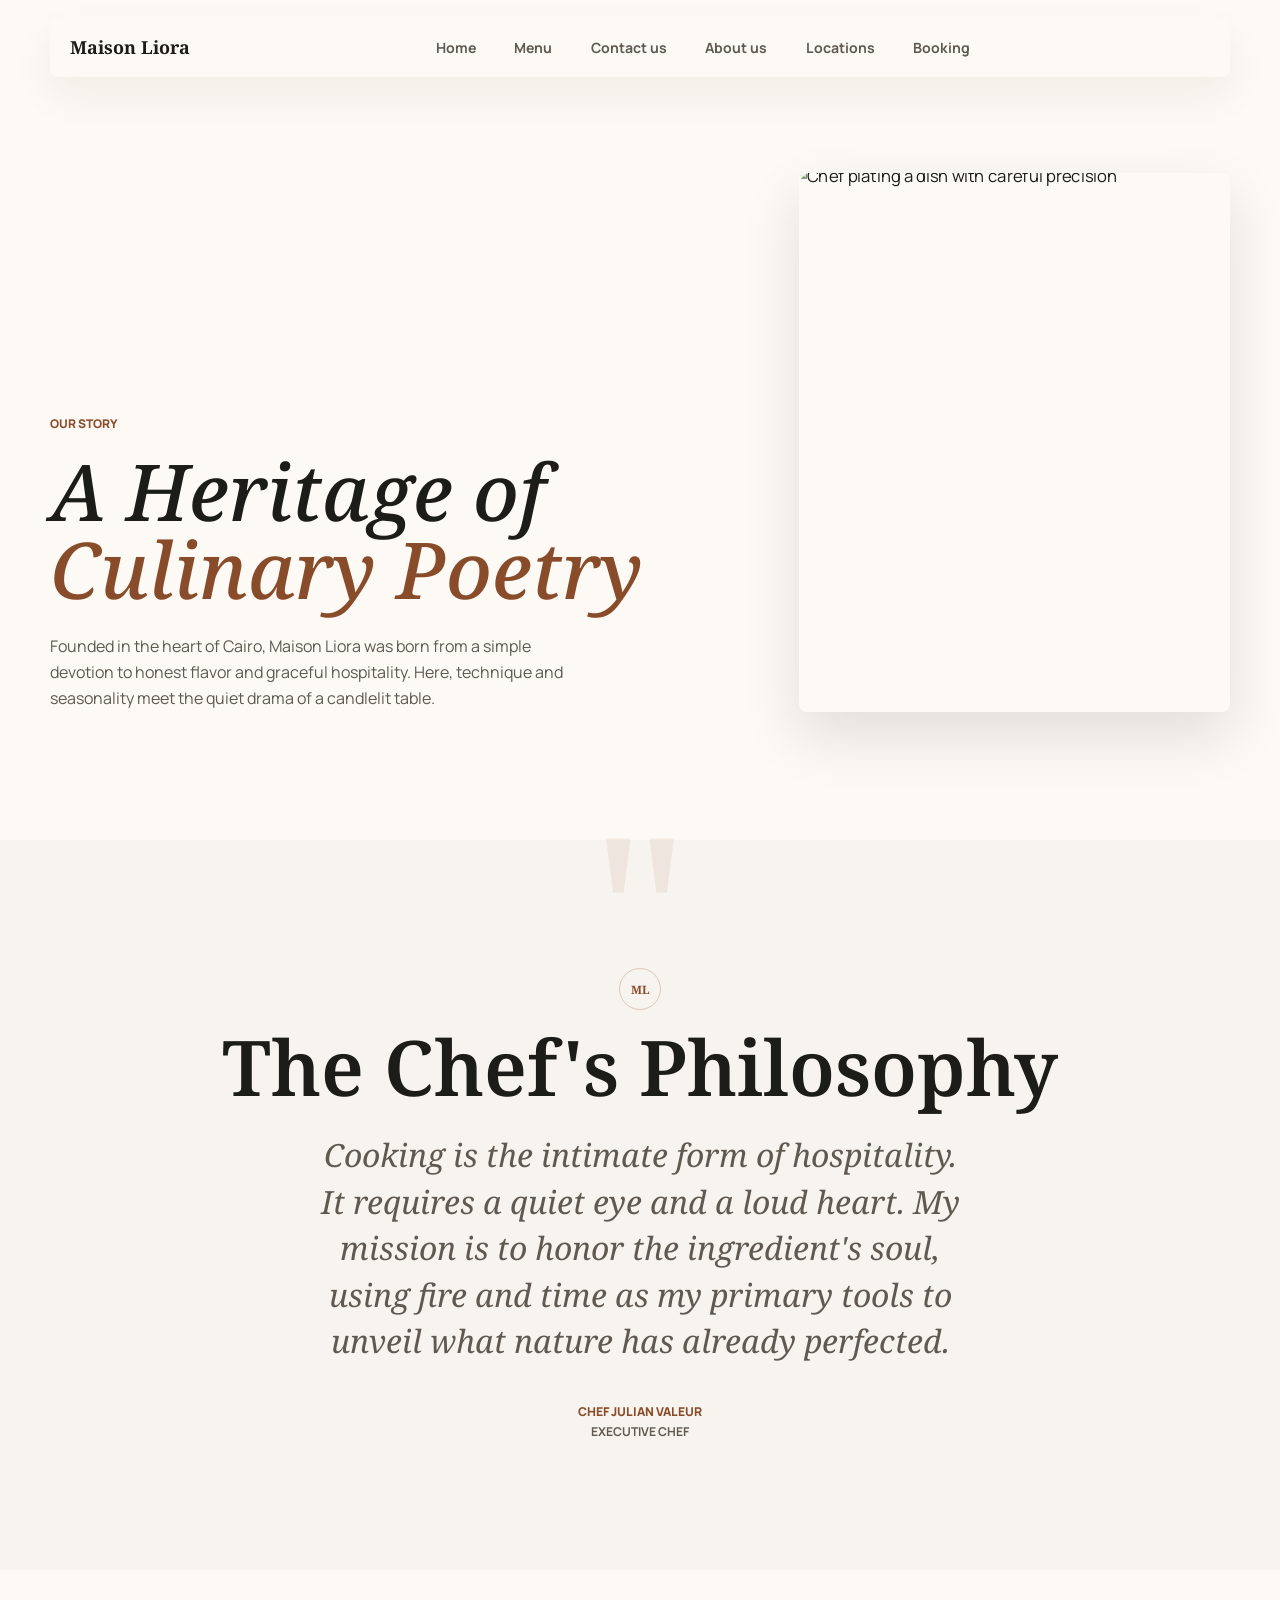
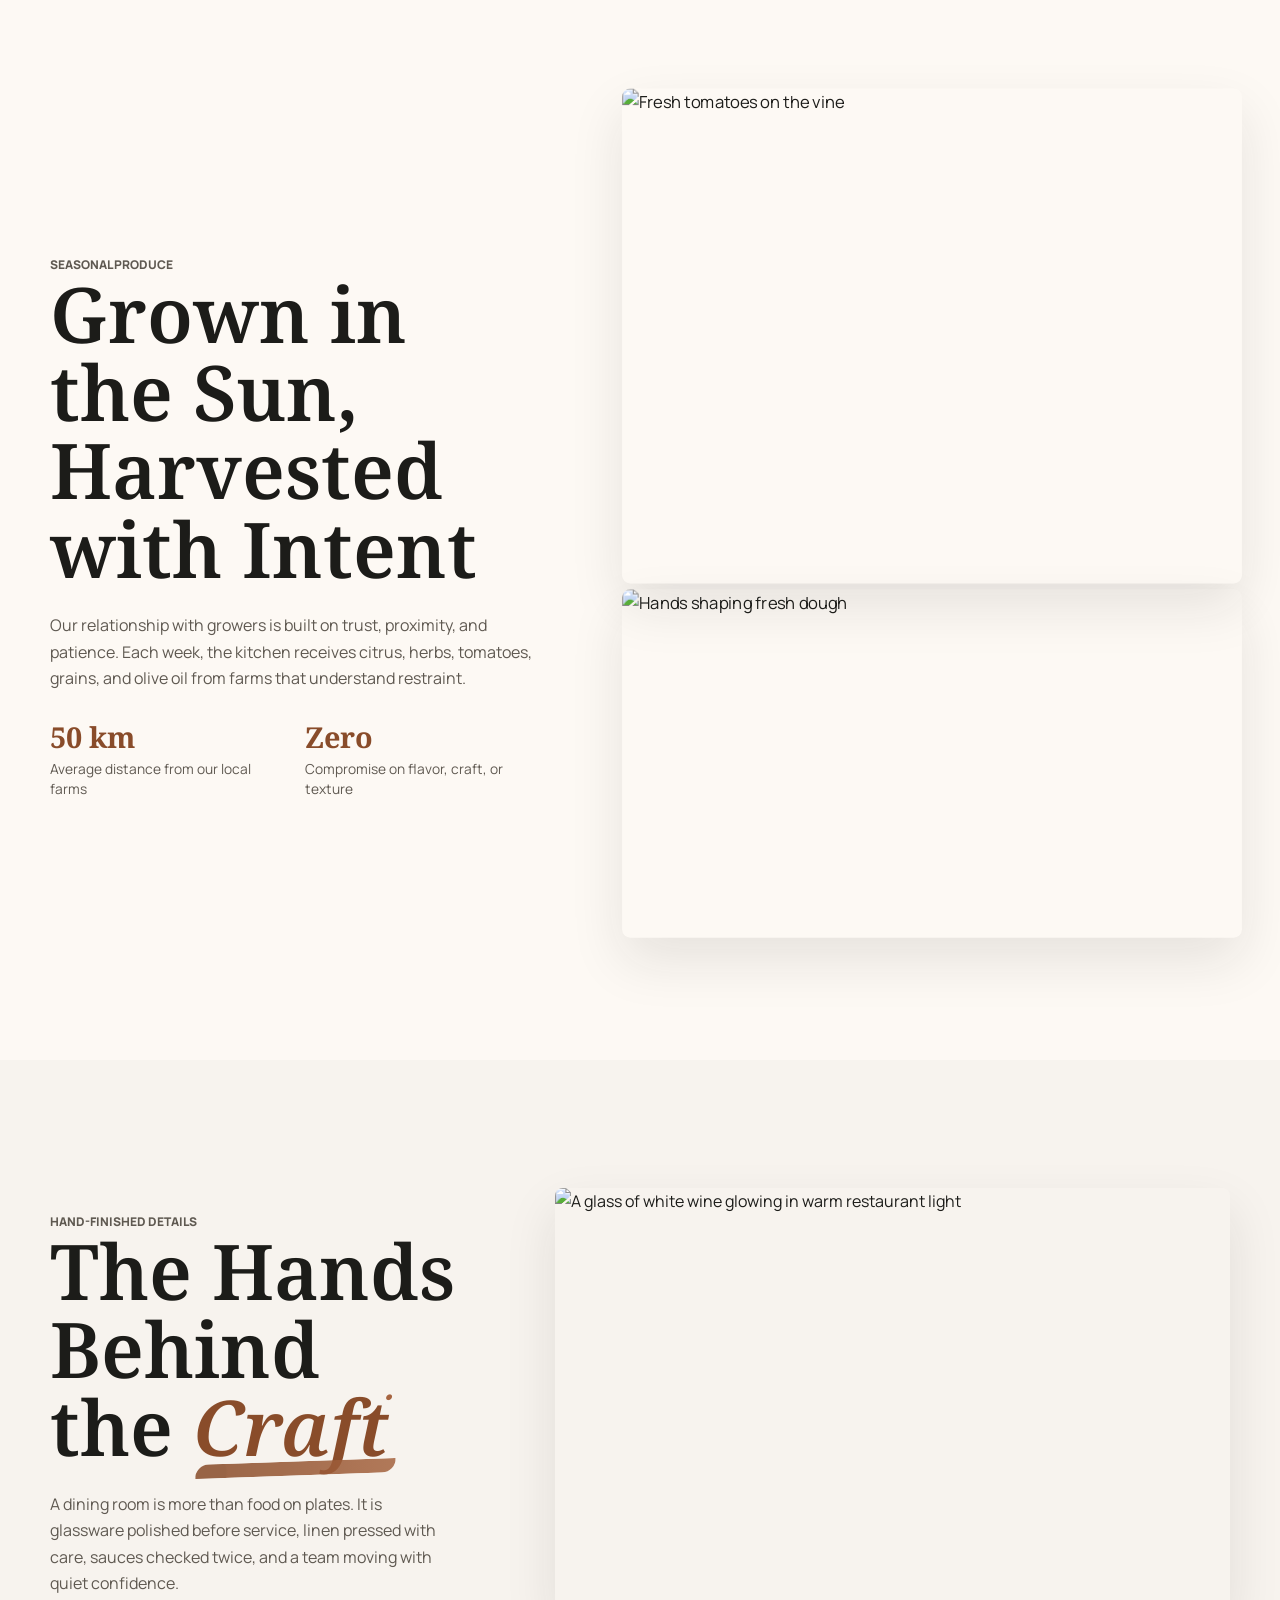
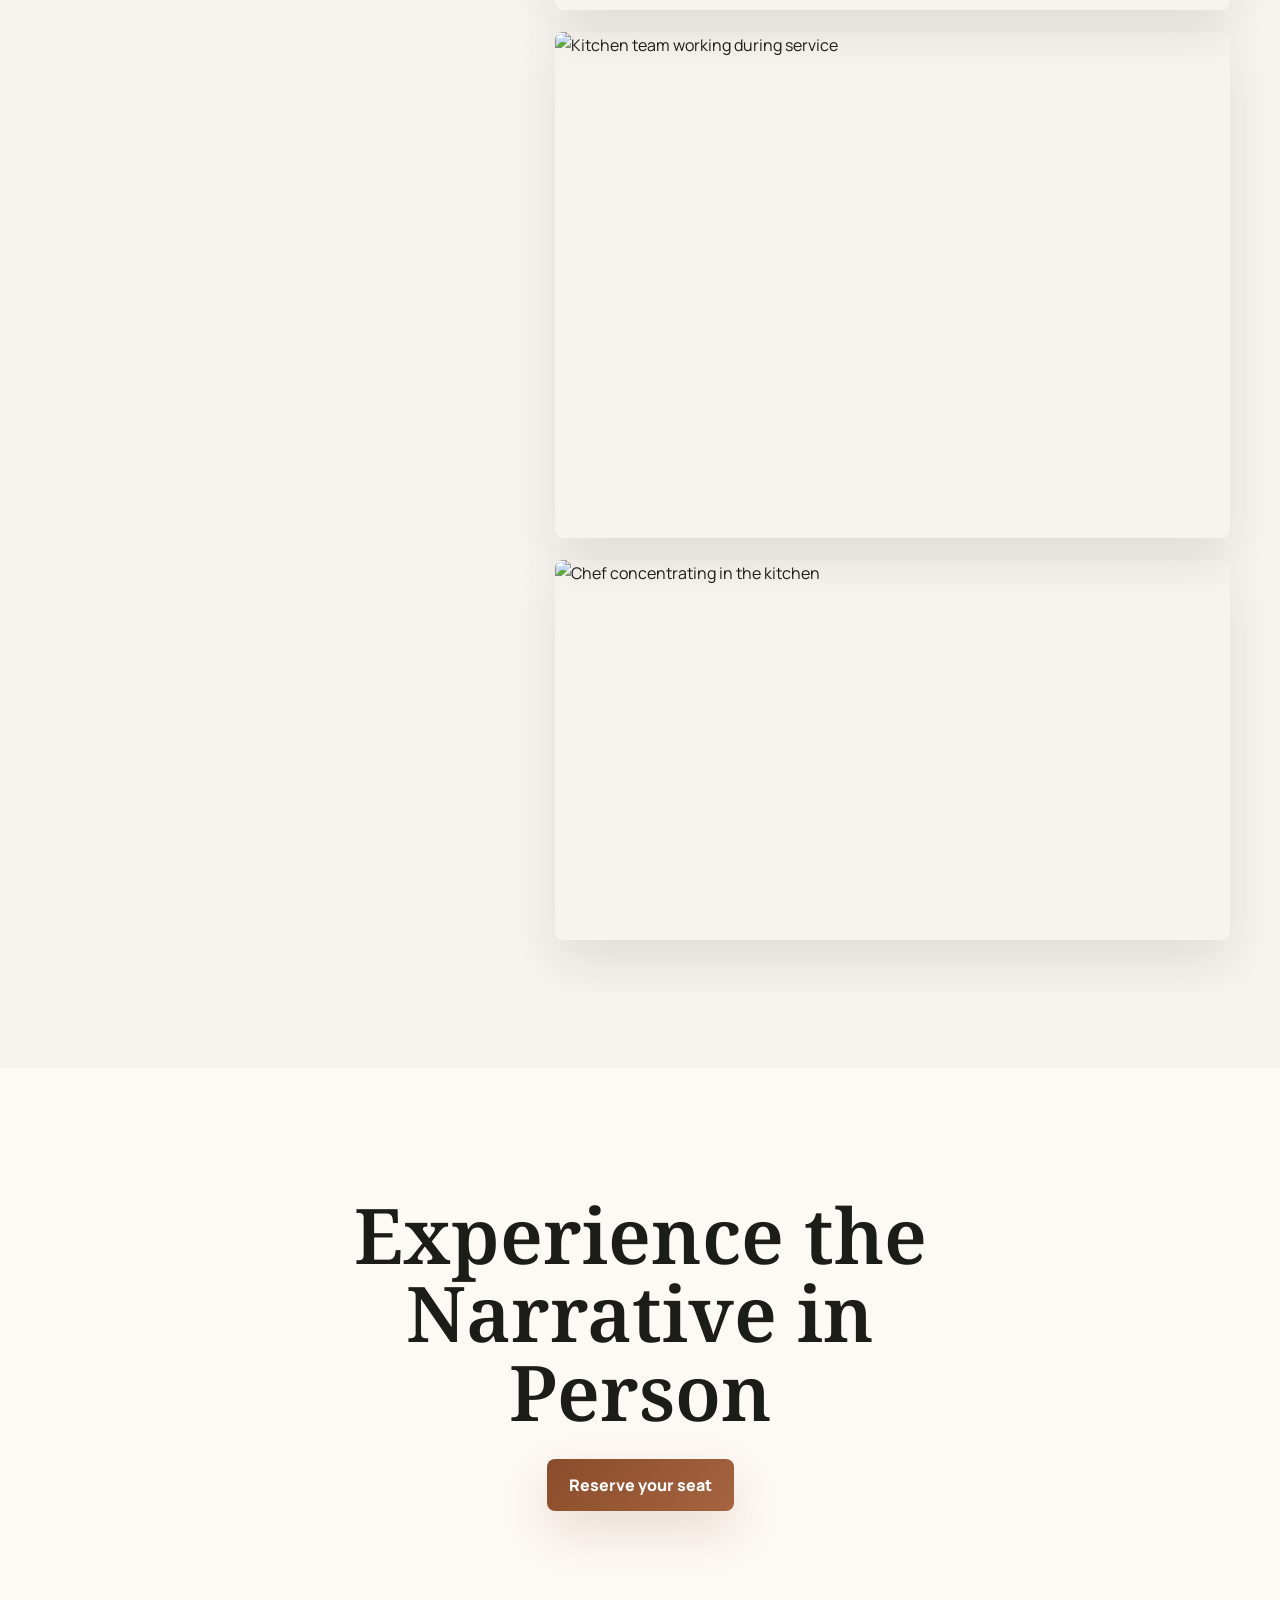
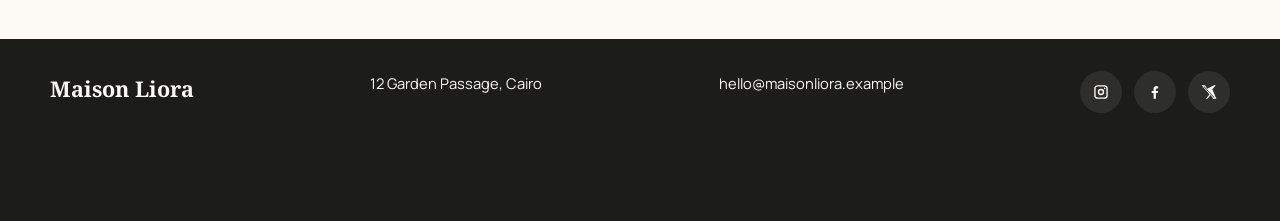
==== commit 5eba614e: "error fix" ====
--- a/about.html
+++ b/about.html
@@ -30,7 +30,8 @@
         <div class="about-copy" data-reveal>
           <p class="eyebrow">Our story</p>
           <h1 id="about-title">
-            A Heritage of <span>Culinary Poetry</span>
+            <span class="about-title-line">A Heritage of</span>
+            <span class="about-title-line"><em>Culinary Poetry</em></span>
           </h1>
           <p>
             Founded in the heart of Cairo, Maison Liora was born from a simple
--- a/style.css
+++ b/style.css
@@ -930,7 +930,7 @@
 
 .about-story {
   display: grid;
-  grid-template-columns: minmax(0, 0.95fr) minmax(280px, 0.62fr);
+  grid-template-columns: minmax(0, 1.08fr) minmax(320px, 0.72fr);
   gap: clamp(34px, 8vw, 104px);
   align-items: end;
   padding-top: clamp(58px, 8vw, 96px);
@@ -942,13 +942,20 @@
 
 .about-copy h1 {
   margin-top: 18px;
-  font-size: clamp(4.4rem, 9vw, 8rem);
+  font-size: clamp(2.35rem, 6.5vw, 4.9rem);
   font-style: italic;
   font-weight: 500;
-}
-
-.about-copy h1 span {
+  line-height: 1;
+}
+
+.about-title-line {
+  display: block;
+  white-space: nowrap;
+}
+
+.about-copy h1 em {
   color: var(--primary);
+  font-style: inherit;
 }
 
 .about-copy p:not(.eyebrow),
@@ -2568,4 +2575,14 @@
   color: var(--secondary-container);
 }
 
-
+@media (max-width: 760px) {
+  .about-story {
+    grid-template-columns: 1fr;
+  }
+
+  .about-title-line {
+    white-space: normal;
+  }
+}
+
+
